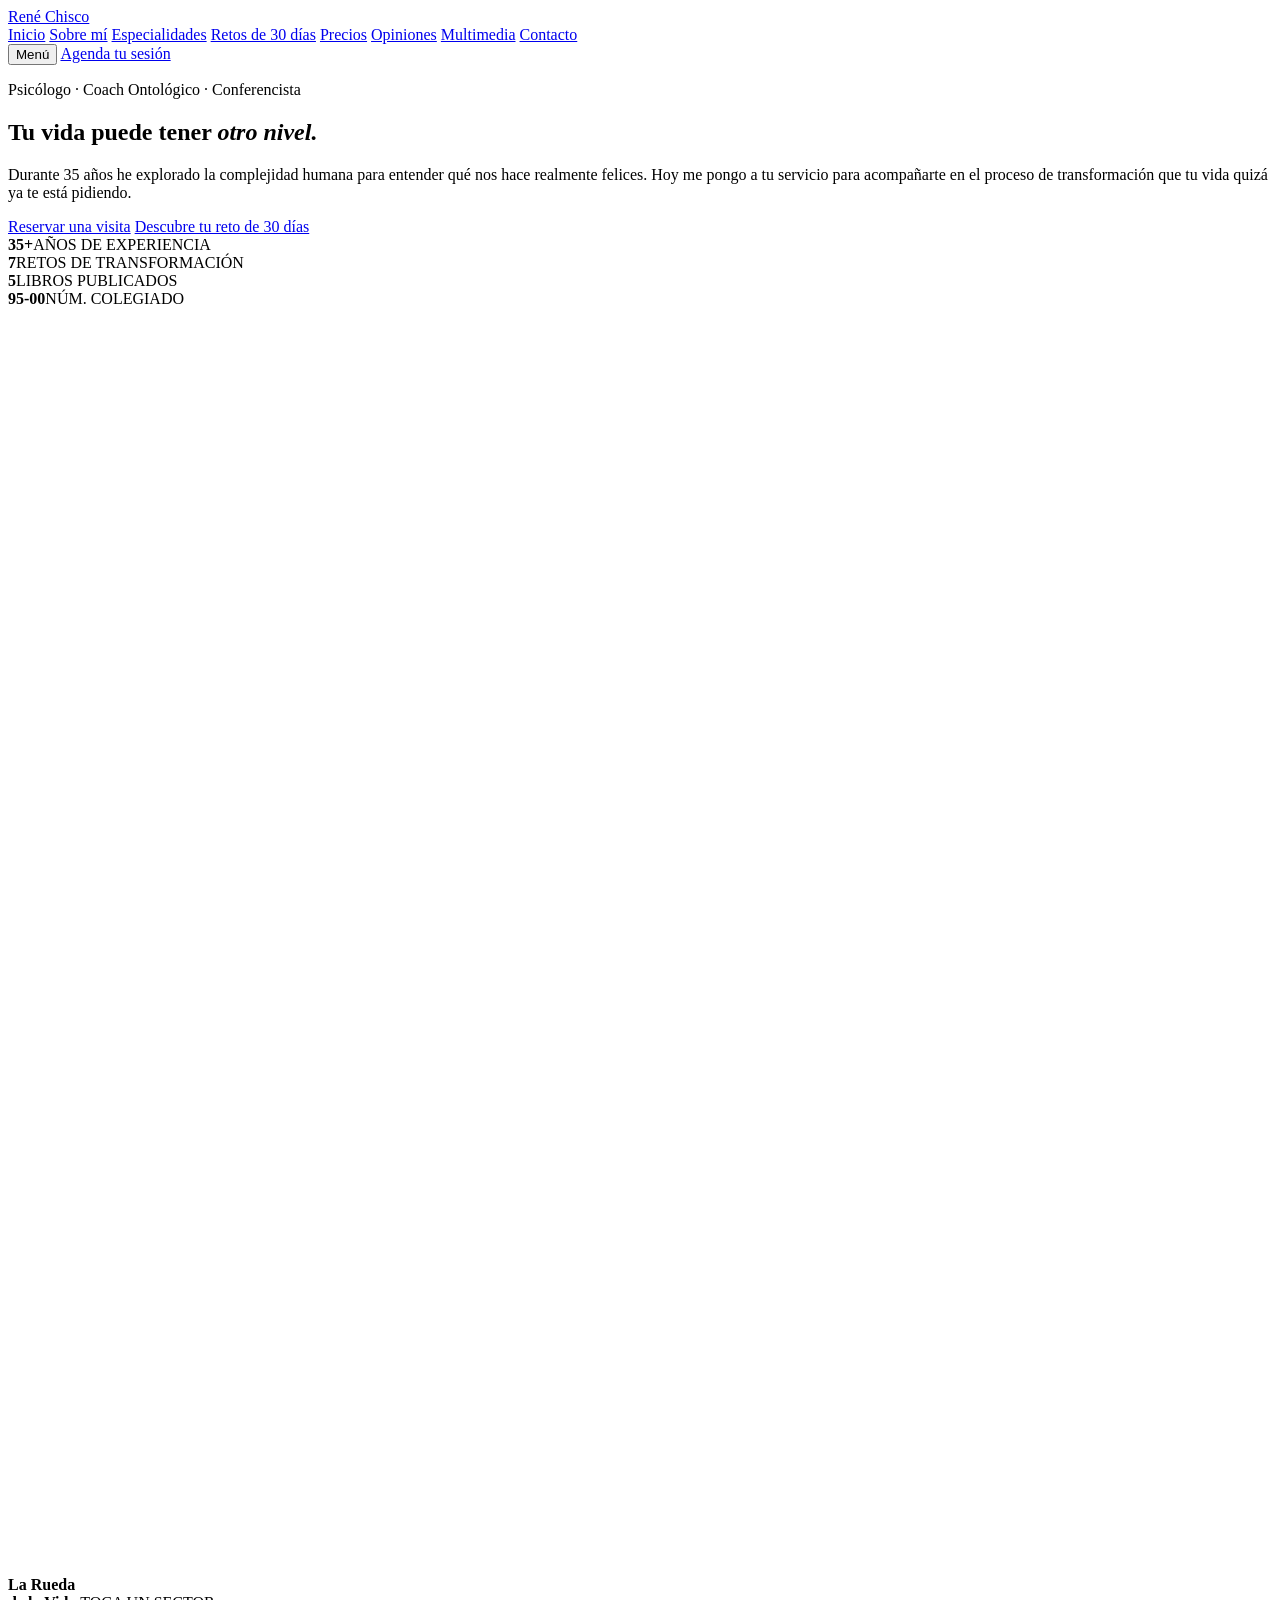
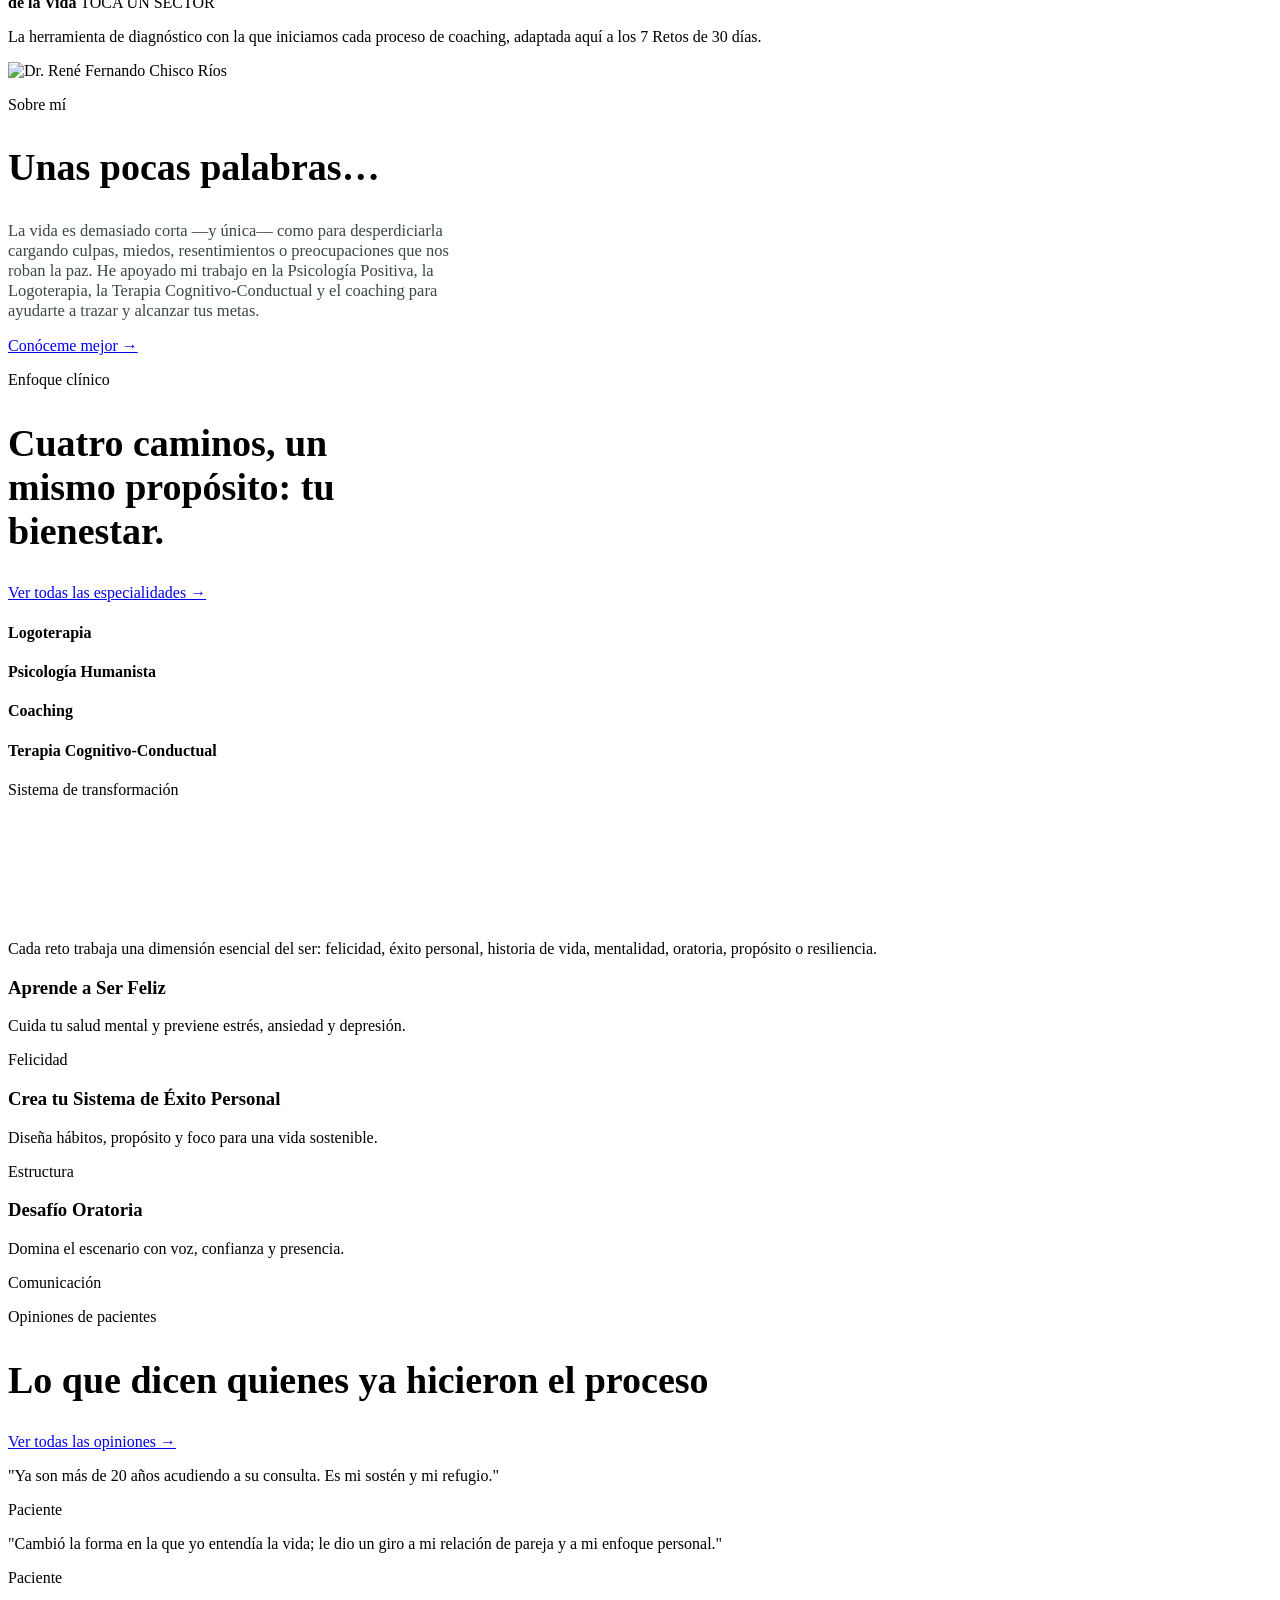
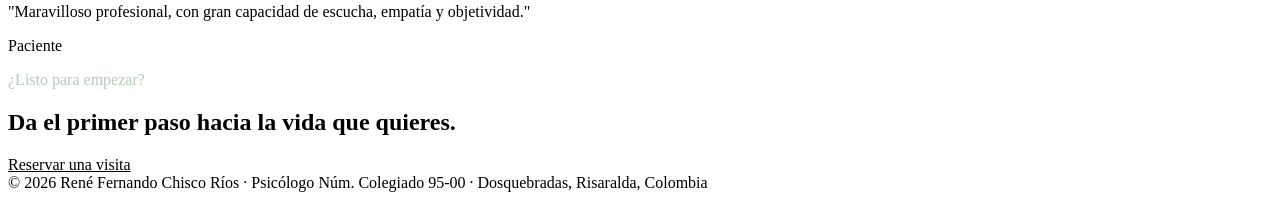
==== index.html @ 680397bf "Add files via upload" ====
<!DOCTYPE html>
<html lang="es">
<head>
<meta charset="UTF-8">
<meta name="viewport" content="width=device-width, initial-scale=1, viewport-fit=cover">
<title>René Fernando Chisco Ríos · Psicólogo & Coach en Dosquebradas</title>
<meta name="description" content="Psicólogo, Coach Ontológico y conferencista en Dosquebradas, Risaralda. Logoterapia, Psicología Humanista y Retos de transformación de 30 días.">
<link rel="canonical" href="https://www.psrenechisco.com/">
<meta name="robots" content="index, follow">
<meta name="theme-color" content="#1c2b24">
<link rel="icon" type="image/svg+xml" href="data:image/svg+xml,%3Csvg xmlns='http://www.w3.org/2000/svg' viewBox='0 0 100 100'%3E%3Ccircle cx='50' cy='50' r='48' fill='%23f2eee2'/%3E%3Cpath d='M50 50 L50 4 A46 46 0 0 1 90 27 Z' fill='%233f5a4d'/%3E%3Cpath d='M50 50 L90 27 A46 46 0 0 1 90 73 Z' fill='%23b8863e'/%3E%3Cpath d='M50 50 L90 73 A46 46 0 0 1 60.8 95.6 Z' fill='%23a6503b'/%3E%3Cpath d='M50 50 L60.8 95.6 A46 46 0 0 1 25 92.6 Z' fill='%232a4038'/%3E%3Cpath d='M50 50 L25 92.6 A46 46 0 0 1 5.4 60 Z' fill='%23c79a52'/%3E%3Cpath d='M50 50 L5.4 60 A46 46 0 0 1 12 20 Z' fill='%236f8a72'/%3E%3Cpath d='M50 50 L12 20 A46 46 0 0 1 50 4 Z' fill='%238a4a3a'/%3E%3Ccircle cx='50' cy='50' r='16' fill='%23f2eee2'/%3E%3C/svg%3E">
<meta property="og:type" content="website">
<meta property="og:site_name" content="René Fernando Chisco Ríos · Psicólogo">
<meta property="og:title" content="René Fernando Chisco Ríos · Psicólogo & Coach en Dosquebradas">
<meta property="og:description" content="Psicólogo, Coach Ontológico y conferencista en Dosquebradas, Risaralda. Logoterapia, Psicología Humanista y Retos de transformación de 30 días.">
<meta property="og:url" content="https://www.psrenechisco.com/">
<meta property="og:locale" content="es_CO">
<meta property="og:image" content="https://pixel-p1.s3.sa-east-1.amazonaws.com/doctor/avatar/7c1ca87c/7c1ca87c-d248-4aff-a4b4-27205d86d0ed_large.jpg">
<meta name="twitter:card" content="summary_large_image">
<meta name="twitter:title" content="René Fernando Chisco Ríos · Psicólogo & Coach en Dosquebradas">
<meta name="twitter:description" content="Psicólogo, Coach Ontológico y conferencista en Dosquebradas, Risaralda. Logoterapia, Psicología Humanista y Retos de transformación de 30 días.">
<meta name="twitter:image" content="https://pixel-p1.s3.sa-east-1.amazonaws.com/doctor/avatar/7c1ca87c/7c1ca87c-d248-4aff-a4b4-27205d86d0ed_large.jpg">
<script type="application/ld+json">
{
  "@context": "https://schema.org",
  "@type": "Psychologist",
  "name": "René Fernando Chisco Ríos",
  "image": "https://pixel-p1.s3.sa-east-1.amazonaws.com/doctor/avatar/7c1ca87c/7c1ca87c-d248-4aff-a4b4-27205d86d0ed_large.jpg",
  "telephone": "+57-606-7329023",
  "url": "https://www.psrenechisco.com/",
  "address": {
    "@type": "PostalAddress",
    "streetAddress": "CR 35BIS TRANS 25 314, B. Los Molinos, Conjunto residencial Molivento de las Villas 1, MZ 7 Casa 21",
    "addressLocality": "Dosquebradas",
    "addressRegion": "Risaralda",
    "postalCode": "661001",
    "addressCountry": "CO"
  },
  "sameAs": [
    "https://www.instagram.com/coachrenechisco/",
    "https://www.youtube.com/@renechisco",
    "https://x.com/renechisco"
  ]
}
</script>
<link rel="preconnect" href="https://fonts.googleapis.com">
<link rel="preconnect" href="https://fonts.gstatic.com" crossorigin>
<link href="https://fonts.googleapis.com/css2?family=Fraunces:ital,opsz,wght@0,9..144,300;0,9..144,450;0,9..144,600;1,9..144,450&family=Karla:wght@400;500;600;700&family=IBM+Plex+Mono:wght@400;500&display=swap" rel="stylesheet">
<link rel="stylesheet" href="assets/css/style.css">
</head>
<body>
<header>
  <div class="wrap">
    <a class="brand" href="index.html"><span class="brand-mark"></span> René Chisco</a>
    <nav class="mainnav">
      <a href="index.html" class="active">Inicio</a>
      <a href="sobre-mi.html">Sobre mí</a>
      <a href="especialidades.html">Especialidades</a>
      <a href="retos.html">Retos de 30 días</a>
      <a href="precios.html">Precios</a>
      <a href="opiniones.html">Opiniones</a>
      <a href="multimedia.html">Multimedia</a>
      <a href="contacto.html">Contacto</a>
    </nav>
    <button class="navtoggle" aria-label="Abrir menú" aria-expanded="false">Menú</button>
    <a class="btn btn-solid" href="contacto.html">Agenda tu sesión</a>
  </div>
</header>
<main>

  <!-- HERO -->
  <section class="hero">
    <div class="wrap">
      <div>
        <p class="eyebrow">Psicólogo · Coach Ontológico · Conferencista</p>
        <h1>Tu vida puede tener <em>otro nivel.</em></h1>
        <p class="lead">Durante 35 años he explorado la complejidad humana para entender qué nos hace realmente felices. Hoy me pongo a tu servicio para acompañarte en el proceso de transformación que tu vida quizá ya te está pidiendo.</p>
        <div class="hero-ctas">
          <a class="btn btn-solid" href="contacto.html">Reservar una visita</a>
          <a class="btn btn-line" href="retos.html">Descubre tu reto de 30 días</a>
        </div>
        <div class="hero-stats">
          <div><b>35+</b><span>AÑOS DE EXPERIENCIA</span></div>
          <div><b>7</b><span>RETOS DE TRANSFORMACIÓN</span></div>
          <div><b>5</b><span>LIBROS PUBLICADOS</span></div>
          <div><b>95-00</b><span>NÚM. COLEGIADO</span></div>
        </div>
      </div>
      <div class="wheel-block">
        <div id="wheel-wrap">
          <svg id="wheel-svg" viewBox="0 0 300 300"></svg>
          <div class="wheel-center">
            <b id="wheel-center-title">La Rueda<br>de la Vida</b>
            <span id="wheel-center-sub">TOCA UN SECTOR</span>
          </div>
        </div>
        <ul class="wheel-labels" id="wheel-labels"></ul>
        <p class="wheel-caption">La herramienta de diagnóstico con la que iniciamos cada proceso de coaching, adaptada aquí a los 7 Retos de 30 días.</p>
      </div>
    </div>
  </section>

  <!-- SOBRE MI TEASER -->
  <section id="sobre-mi" style="background:var(--card);border-top:1px solid var(--line);border-bottom:1px solid var(--line);">
    <div class="wrap about-teaser">
      <img src="https://pixel-p1.s3.sa-east-1.amazonaws.com/doctor/avatar/7c1ca87c/7c1ca87c-d248-4aff-a4b4-27205d86d0ed_large.jpg" alt="Dr. René Fernando Chisco Ríos">
      <div>
        <p class="eyebrow">Sobre mí</p>
        <h2 style="font-size:clamp(26px,3.6vw,38px);">Unas pocas palabras…</h2>
        <p style="color:#3a4941;font-size:16.5px;max-width:56ch;">La vida es demasiado corta —y única— como para desperdiciarla cargando culpas, miedos, resentimientos o preocupaciones que nos roban la paz. He apoyado mi trabajo en la Psicología Positiva, la Logoterapia, la Terapia Cognitivo-Conductual y el coaching para ayudarte a trazar y alcanzar tus metas.</p>
        <a class="teaser-link" href="sobre-mi.html">Conóceme mejor →</a>
      </div>
    </div>
  </section>

  <!-- ESPECIALIDADES TEASER -->
  <section id="especialidades">
    <div class="wrap">
      <div class="teaser-row">
        <div>
          <p class="eyebrow">Enfoque clínico</p>
          <h2 style="font-size:clamp(26px,3.6vw,38px);max-width:20ch;">Cuatro caminos, un mismo propósito: tu bienestar.</h2>
        </div>
        <a class="teaser-link" href="especialidades.html">Ver todas las especialidades →</a>
      </div>
      <div class="mini-specialties">
        <div class="mini-specialty"><h4>Logoterapia</h4></div>
        <div class="mini-specialty"><h4>Psicología Humanista</h4></div>
        <div class="mini-specialty"><h4>Coaching</h4></div>
        <div class="mini-specialty"><h4>Terapia Cognitivo-Conductual</h4></div>
      </div>
    </div>
  </section>

  <!-- RETOS TEASER -->
  <section id="retos" class="retos">
    <div class="wrap">
      <div class="teaser-row">
        <div>
          <p class="eyebrow">Sistema de transformación</p>
          <h2 style="font-size:clamp(26px,3.6vw,38px);color:#fff;">Los 7 Retos de 30 días</h2>
        </div>
        <a class="teaser-link" style="color:#fff;border-color:#fff;" href="retos.html">Ver los 7 retos y hacer el test →</a>
      </div>
      <p class="retos-intro">Cada reto trabaja una dimensión esencial del ser: felicidad, éxito personal, historia de vida, mentalidad, oratoria, propósito o resiliencia.</p>
      <div class="reto-preview-grid">
        <div class="reto-card"><span class="swatch" style="background:var(--wheel-1)"></span><h3>Aprende a Ser Feliz</h3><p>Cuida tu salud mental y previene estrés, ansiedad y depresión.</p><span class="tag">Felicidad</span></div>
        <div class="reto-card"><span class="swatch" style="background:var(--wheel-2)"></span><h3>Crea tu Sistema de Éxito Personal</h3><p>Diseña hábitos, propósito y foco para una vida sostenible.</p><span class="tag">Estructura</span></div>
        <div class="reto-card"><span class="swatch" style="background:var(--wheel-5)"></span><h3>Desafío Oratoria</h3><p>Domina el escenario con voz, confianza y presencia.</p><span class="tag">Comunicación</span></div>
      </div>
    </div>
  </section>

  <!-- OPINIONES TEASER -->
  <section id="opiniones" style="background:var(--card);border-top:1px solid var(--line);border-bottom:1px solid var(--line);">
    <div class="wrap">
      <div class="teaser-row">
        <div>
          <p class="eyebrow">Opiniones de pacientes</p>
          <h2 style="font-size:clamp(26px,3.6vw,38px);">Lo que dicen quienes ya hicieron el proceso</h2>
        </div>
        <a class="teaser-link" href="opiniones.html">Ver todas las opiniones →</a>
      </div>
      <div class="testi-static-grid">
        <div class="testi-card"><p>"Ya son más de 20 años acudiendo a su consulta. Es mi sostén y mi refugio."</p><span>Paciente</span></div>
        <div class="testi-card"><p>"Cambió la forma en la que yo entendía la vida; le dio un giro a mi relación de pareja y a mi enfoque personal."</p><span>Paciente</span></div>
        <div class="testi-card"><p>"Maravilloso profesional, con gran capacidad de escucha, empatía y objetividad."</p><span>Paciente</span></div>
      </div>
    </div>
  </section>

  <!-- CTA FINAL -->
  <section class="cta-band">
    <div class="wrap">
      <p class="eyebrow" style="justify-content:center;color:#b9c9bd;">¿Listo para empezar?</p>
      <h2>Da el primer paso hacia la vida que quieres.</h2>
      <div class="hero-ctas">
        <a class="btn btn-solid" style="background:var(--paper);color:var(--ink);" href="contacto.html">Reservar una visita</a>
        <a class="btn btn-line" style="color:#fff;border-color:rgba(255,255,255,.4);" href="precios.html">Ver precios</a>
      </div>
    </div>
  </section>

</main>
<footer>
  <div class="wrap">
    <span>© 2026 René Fernando Chisco Ríos · Psicólogo</span>
    <span>Núm. Colegiado 95-00 · Dosquebradas, Risaralda, Colombia</span>
  </div>
</footer>
<script src="assets/js/nav.js"></script>
<script src="assets/js/wheel.js"></script>
</body>
</html>
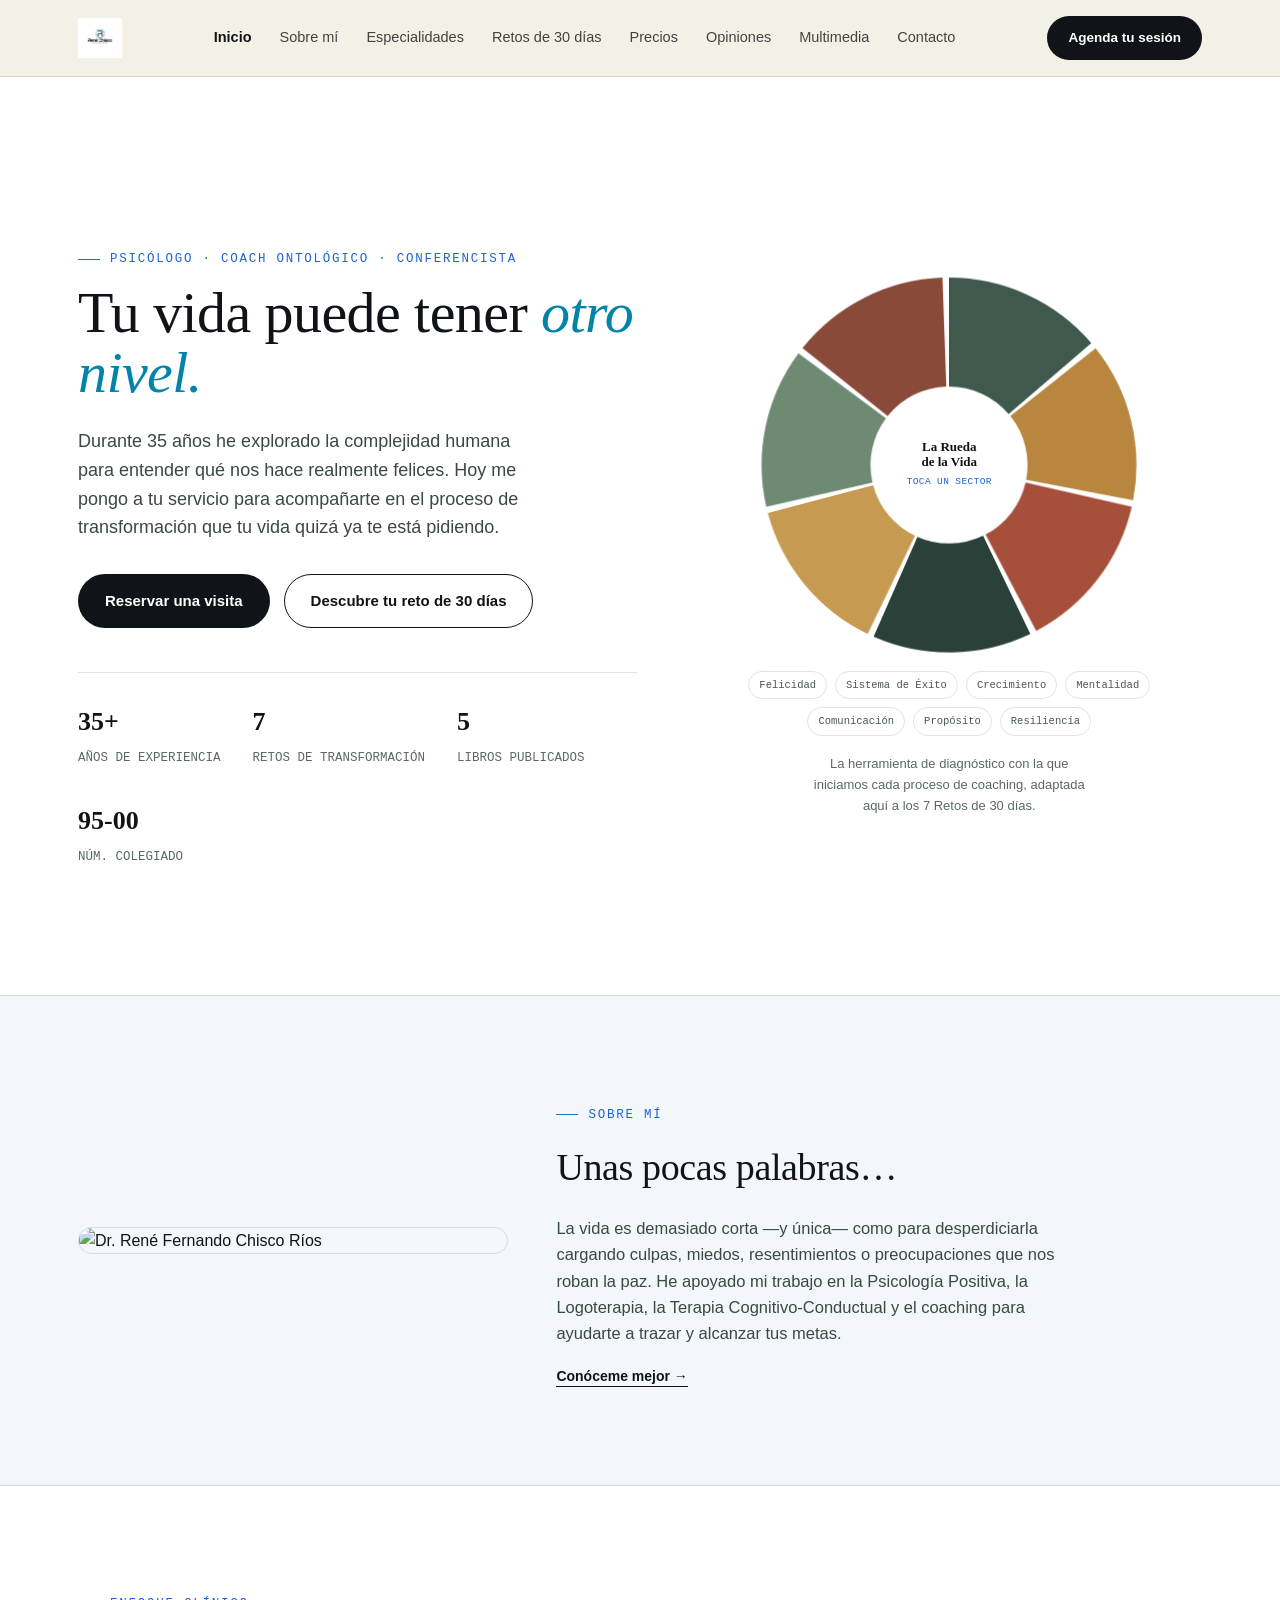
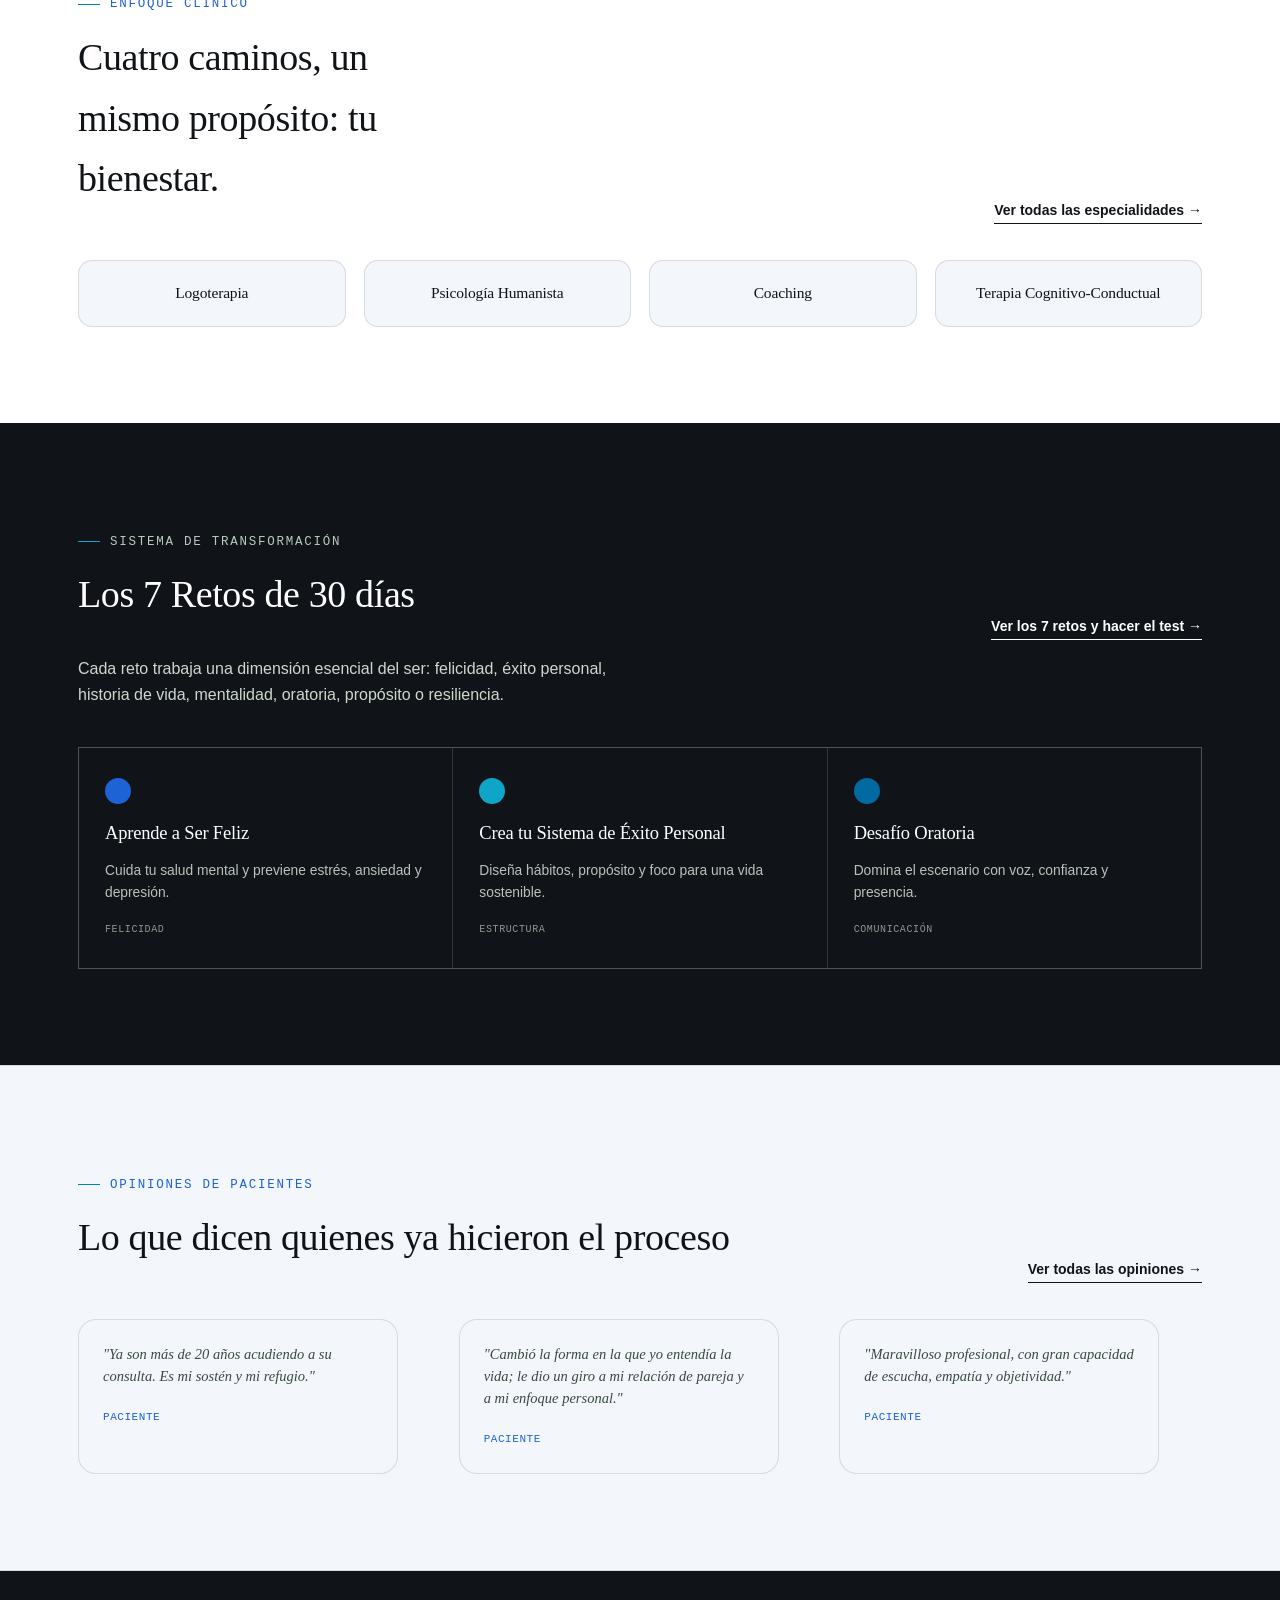
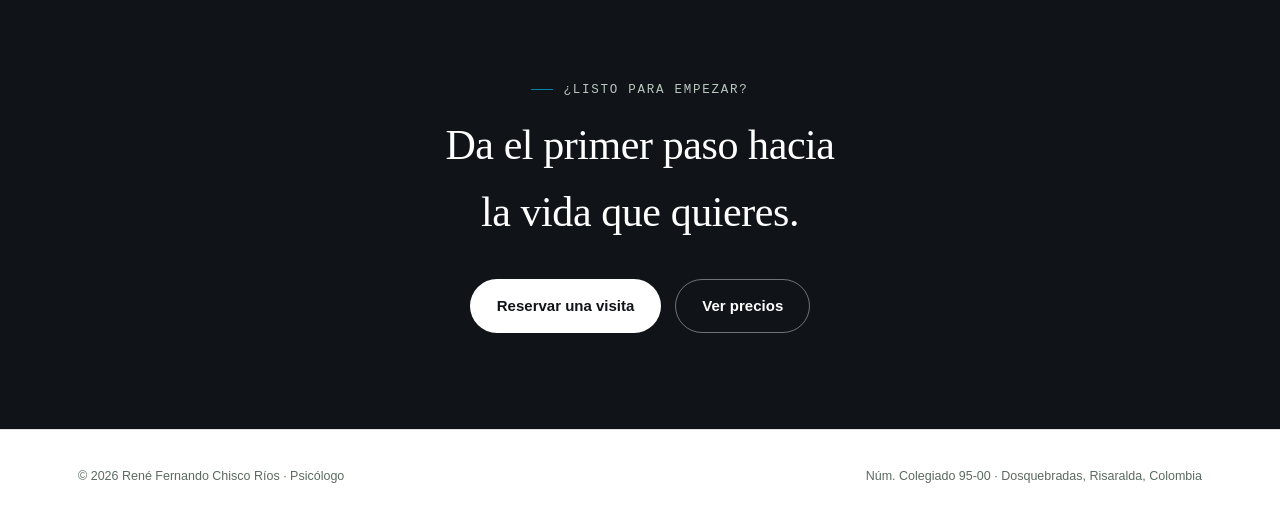
==== commit 163431ce: "Actualizar logo y favicon con la imagen de marcca" ====
--- a/index.html
+++ b/index.html
@@ -8,7 +8,7 @@
 <link rel="canonical" href="https://www.psrenechisco.com/">
 <meta name="robots" content="index, follow">
 <meta name="theme-color" content="#1c2b24">
-<link rel="icon" type="image/svg+xml" href="data:image/svg+xml,%3Csvg xmlns='http://www.w3.org/2000/svg' viewBox='0 0 100 100'%3E%3Ccircle cx='50' cy='50' r='48' fill='%23f2eee2'/%3E%3Cpath d='M50 50 L50 4 A46 46 0 0 1 90 27 Z' fill='%233f5a4d'/%3E%3Cpath d='M50 50 L90 27 A46 46 0 0 1 90 73 Z' fill='%23b8863e'/%3E%3Cpath d='M50 50 L90 73 A46 46 0 0 1 60.8 95.6 Z' fill='%23a6503b'/%3E%3Cpath d='M50 50 L60.8 95.6 A46 46 0 0 1 25 92.6 Z' fill='%232a4038'/%3E%3Cpath d='M50 50 L25 92.6 A46 46 0 0 1 5.4 60 Z' fill='%23c79a52'/%3E%3Cpath d='M50 50 L5.4 60 A46 46 0 0 1 12 20 Z' fill='%236f8a72'/%3E%3Cpath d='M50 50 L12 20 A46 46 0 0 1 50 4 Z' fill='%238a4a3a'/%3E%3Ccircle cx='50' cy='50' r='16' fill='%23f2eee2'/%3E%3C/svg%3E">
+<link rel="icon" type="image/jpeg" href="assets/img/imagen-logo.jpg">
 <meta property="og:type" content="website">
 <meta property="og:site_name" content="René Fernando Chisco Ríos · Psicólogo">
 <meta property="og:title" content="René Fernando Chisco Ríos · Psicólogo & Coach en Dosquebradas">
@@ -51,7 +51,7 @@
 <body>
 <header>
   <div class="wrap">
-    <a class="brand" href="index.html"><span class="brand-mark"></span> René Chisco</a>
+    <a class="brand" href="index.html"><img src="assets/img/imagen-logo.jpg" alt="René Fernando Chisco Ríos - Psicología & Coaching" class="brand-mark"></a>
     <nav class="mainnav">
       <a href="index.html" class="active">Inicio</a>
       <a href="sobre-mi.html">Sobre mí</a>
--- a/assets/css/style.css
+++ b/assets/css/style.css
@@ -0,0 +1,307 @@
+:root{
+    --ink:#101418;
+    --paper:#ffffff;
+    --card:#f3f6fa;
+    --moss:#1d63d6;
+    --moss-deep:#123f99;
+    --ochre:#0ea5c9;
+    --clay:#0284a8;
+    --line: rgba(16,20,24,.12);
+    --wheel-1:#1d63d6;
+    --wheel-2:#0ea5c9;
+    --wheel-3:#123f99;
+    --wheel-4:#38bdf8;
+    --wheel-5:#0369a1;
+    --wheel-6:#2dd4ee;
+    --wheel-7:#1e40af;
+    --radius: 18px;
+  }
+  
+  *{box-sizing:border-box;}
+  html{scroll-behavior:smooth;}
+  body{
+    margin:0;
+    background:var(--paper);
+    color:var(--ink);
+    font-family:'Karla',sans-serif;
+    font-size:16px;
+    line-height:1.6;
+    -webkit-font-smoothing:antialiased;
+  }
+  h1,h2,h3,h4{
+    font-family:'Fraunces',serif;
+    font-weight:450;
+    margin:0 0 .4em 0;
+    letter-spacing:-.01em;
+  }
+  a{color:inherit;}
+  img{max-width:100%;display:block;}
+  .wrap{max-width:1180px;margin:0 auto;padding:0 28px;}
+  .eyebrow{
+    font-family:'IBM Plex Mono',monospace;
+    font-size:12.5px;
+    letter-spacing:.14em;
+    text-transform:uppercase;
+    color:var(--moss);
+    display:flex;
+    align-items:center;
+    gap:10px;
+  }
+  .eyebrow::before{content:"";width:22px;height:1px;background:var(--clay);display:inline-block;}
+  section{padding:96px 0;}
+  @media(max-width:720px){section{padding:64px 0;}}
+  .btn{
+    display:inline-flex;align-items:center;gap:8px;
+    font-family:'Karla',sans-serif;font-weight:600;font-size:15px;
+    padding:14px 26px;border-radius:100px;
+    text-decoration:none;border:1px solid transparent;
+    transition:transform .2s ease, background .2s ease;
+  }
+  .btn-solid{background:var(--ink);color:var(--paper);}
+  .btn-solid:hover{transform:translateY(-2px);background:var(--moss-deep);}
+  .btn-line{border-color:var(--ink);color:var(--ink);}
+  .btn-line:hover{transform:translateY(-2px);background:var(--ink);color:var(--paper);}
+
+  /* HEADER */
+  header{
+    position:sticky;top:0;z-index:50;
+    background:rgba(242,238,226,.86);
+    backdrop-filter:blur(10px);
+    border-bottom:1px solid var(--line);
+  }
+  header .wrap{display:flex;align-items:center;justify-content:space-between;padding-top:16px;padding-bottom:16px;}
+  .brand{display:flex;align-items:center;gap:10px;font-family:'Fraunces',serif;font-size:19px;text-decoration:none;color:var(--ink);}
+  .brand-mark{
+    height:40px;width:auto;
+    flex:none;
+  }
+  nav.mainnav{display:flex;gap:28px;font-size:14.5px;}
+  nav.mainnav a{text-decoration:none;opacity:.78;}
+  nav.mainnav a:hover{opacity:1;}
+  header .btn{padding:10px 20px;font-size:13.5px;}
+  .navtoggle{display:none;background:none;border:none;font-family:'Fraunces',serif;font-size:15px;cursor:pointer;color:var(--ink);}
+  @media(max-width:880px){
+    nav.mainnav{display:none;}
+    .navtoggle{display:block;}
+  }
+
+  /* HERO */
+  .hero .wrap{
+    display:grid;grid-template-columns:1.05fr .95fr;gap:60px;align-items:center;
+    padding-top:64px;padding-bottom:32px;
+  }
+  @media(max-width:960px){.hero .wrap{grid-template-columns:1fr;}}
+  .hero h1{font-size:clamp(34px,5vw,58px);line-height:1.04;margin-top:14px;}
+  .hero h1 em{font-style:italic;color:var(--clay);}
+  .hero p.lead{font-size:18px;max-width:46ch;color:#3a4941;margin-top:18px;}
+  .hero-ctas{display:flex;gap:14px;margin-top:32px;flex-wrap:wrap;}
+  .hero-stats{display:flex;gap:32px;margin-top:44px;padding-top:28px;border-top:1px solid var(--line);flex-wrap:wrap;}
+  .hero-stats div b{display:block;font-family:'Fraunces',serif;font-size:26px;}
+  .hero-stats div span{font-size:12.5px;color:#5a6a61;font-family:'IBM Plex Mono',monospace;}
+
+  /* WHEEL */
+  .wheel-block{display:flex;flex-direction:column;align-items:center;}
+  #wheel-wrap{position:relative;width:min(380px,86vw);aspect-ratio:1/1;}
+  #wheel-svg{width:100%;height:100%;display:block;}
+  .wheel-seg{cursor:pointer;transition:opacity .25s ease, transform .25s ease;transform-origin:center;}
+  .wheel-seg:hover, .wheel-seg.active{opacity:.82;}
+  .wheel-center{
+    position:absolute;inset:0;display:flex;align-items:center;justify-content:center;
+    flex-direction:column;text-align:center;pointer-events:none;width:42%;height:42%;margin:auto;
+  }
+  .wheel-center b{font-family:'Fraunces',serif;font-size:13px;line-height:1.15;color:var(--ink);}
+  .wheel-center span{font-family:'IBM Plex Mono',monospace;font-size:9.5px;color:var(--moss);margin-top:4px;letter-spacing:.04em;}
+  .wheel-caption{font-size:13px;color:#5a6a61;text-align:center;max-width:280px;margin-top:18px;}
+  .wheel-labels{list-style:none;margin:16px 0 0;padding:0;display:flex;flex-wrap:wrap;gap:8px;justify-content:center;}
+  .wheel-labels li{
+    font-family:'IBM Plex Mono',monospace;font-size:10.5px;padding:5px 10px;border-radius:100px;
+    border:1px solid var(--line);cursor:pointer;transition:.2s ease;color:#4a5850;
+  }
+  .wheel-labels li:hover,.wheel-labels li.active{border-color:var(--ink);color:var(--ink);background:var(--card);}
+
+  /* SOBRE MI */
+  .about-grid{display:grid;grid-template-columns:.9fr 1.4fr;gap:56px;align-items:start;}
+  @media(max-width:860px){.about-grid{grid-template-columns:1fr;}}
+  .about-photo{border-radius:var(--radius);overflow:hidden;border:1px solid var(--line);}
+  .facts{margin-top:24px;display:grid;gap:14px;}
+  .fact{border-top:1px solid var(--line);padding-top:12px;}
+  .fact b{font-family:'IBM Plex Mono',monospace;font-size:11px;text-transform:uppercase;letter-spacing:.06em;color:var(--moss);display:block;margin-bottom:4px;}
+  .about-text p{color:#3a4941;font-size:16.5px;}
+  .about-text .quote{
+    font-family:'Fraunces',serif;font-style:italic;font-size:22px;line-height:1.4;
+    color:var(--moss-deep);border-left:2px solid var(--clay);padding-left:22px;margin:28px 0;
+  }
+
+  /* SPECIALTIES */
+  .specialty-grid{display:grid;grid-template-columns:repeat(4,1fr);gap:18px;margin-top:40px;}
+  @media(max-width:900px){.specialty-grid{grid-template-columns:repeat(2,1fr);}}
+  @media(max-width:520px){.specialty-grid{grid-template-columns:1fr;}}
+  .specialty-card{background:var(--card);border:1px solid var(--line);border-radius:var(--radius);padding:24px;}
+  .specialty-card .num{font-family:'IBM Plex Mono',monospace;font-size:11px;color:var(--clay);}
+  .specialty-card h3{font-size:19px;margin-top:10px;}
+  .specialty-card p{font-size:14px;color:#5a6a61;margin:0;}
+  .tag-cloud{display:flex;flex-wrap:wrap;gap:9px;margin-top:36px;}
+  .tag-cloud span{
+    font-size:13px;padding:7px 14px;border-radius:100px;background:var(--card);
+    border:1px solid var(--line);color:#3a4941;
+  }
+
+  /* RETOS */
+  .retos{background:var(--ink);color:var(--paper);}
+  .retos .eyebrow{color:#b9c9bd;}
+  .retos .eyebrow::before{background:var(--ochre);}
+  .retos-intro{max-width:60ch;color:#cfd8cf;}
+  .reto-grid{display:grid;grid-template-columns:repeat(3,1fr);gap:1px;background:rgba(255,255,255,.14);margin-top:48px;border:1px solid rgba(255,255,255,.14);}
+  @media(max-width:960px){.reto-grid{grid-template-columns:repeat(2,1fr);}}
+  @media(max-width:620px){.reto-grid{grid-template-columns:1fr;}}
+  .reto-card{background:var(--ink);padding:30px 26px;min-height:220px;display:flex;flex-direction:column;}
+  .reto-card .swatch{width:26px;height:26px;border-radius:50%;margin-bottom:18px;}
+  .reto-card h3{font-size:18.5px;color:#fff;line-height:1.2;}
+  .reto-card p{font-size:13.8px;color:#b9c2ba;margin:8px 0 0;flex:1;}
+  .reto-card .tag{font-family:'IBM Plex Mono',monospace;font-size:10px;letter-spacing:.06em;text-transform:uppercase;color:#8a988e;margin-top:16px;}
+
+  /* CUESTIONARIO */
+  #quiz-box{
+    background:var(--card);border:1px solid var(--line);border-radius:var(--radius);
+    padding:40px;margin-top:40px;
+  }
+  @media(max-width:600px){#quiz-box{padding:26px 20px;}}
+  .quiz-q{display:none;}
+  .quiz-q.active{display:block;animation:fadein .4s ease;}
+  .quiz-q .qnum{font-family:'IBM Plex Mono',monospace;font-size:11px;color:var(--clay);letter-spacing:.06em;}
+  .quiz-q h3{font-size:22px;margin-top:8px;max-width:32ch;}
+  .quiz-options{list-style:none;margin:22px 0 0;padding:0;display:grid;gap:10px;}
+  .quiz-options li{
+    border:1px solid var(--line);border-radius:12px;padding:14px 18px;cursor:pointer;
+    font-size:14.5px;color:#3a4941;transition:.2s ease;display:flex;gap:12px;align-items:baseline;
+  }
+  .quiz-options li:hover{border-color:var(--moss);}
+  .quiz-options li.selected{border-color:var(--clay);background:#fff;color:var(--ink);}
+  .quiz-options li .letter{font-family:'IBM Plex Mono',monospace;font-size:11px;color:var(--moss);flex:none;}
+  .quiz-nav{display:flex;align-items:center;justify-content:space-between;margin-top:30px;gap:16px;flex-wrap:wrap;}
+  .quiz-nav .btn{padding:11px 22px;font-size:13.5px;}
+  .quiz-progress{font-family:'IBM Plex Mono',monospace;font-size:11.5px;color:#5a6a61;}
+  #quiz-result{
+    background:var(--ink);color:var(--paper);border-radius:var(--radius);padding:44px;margin-top:24px;
+  }
+  #quiz-result .eyebrow{color:#b9c9bd;}
+  #quiz-result .eyebrow::before{background:var(--ochre);}
+  #quiz-result h3{color:#fff;font-size:clamp(24px,3vw,32px);max-width:24ch;}
+  #quiz-result p:not(.eyebrow){color:#c3cec5;max-width:60ch;margin-top:10px;font-size:15.5px;}
+
+  /* FORMACION */
+  .path-grid{display:grid;grid-template-columns:1fr 1fr;gap:56px;}
+  @media(max-width:860px){.path-grid{grid-template-columns:1fr;}}
+  .timeline{list-style:none;margin:24px 0 0;padding:0;}
+  .timeline li{
+    display:grid;grid-template-columns:70px 1fr;gap:16px;padding:16px 0;border-top:1px solid var(--line);
+  }
+  .timeline li:first-child{border-top:none;}
+  .timeline b{font-family:'IBM Plex Mono',monospace;font-size:13px;color:var(--clay);}
+  .timeline p{margin:0;font-size:14.5px;color:#3a4941;}
+  .pub-list{list-style:none;margin:24px 0 0;padding:0;}
+  .pub-list li{
+    display:flex;justify-content:space-between;gap:12px;padding:14px 0;border-top:1px solid var(--line);font-size:15px;
+  }
+  .pub-list li:first-child{border-top:none;}
+  .pub-list span{font-family:'IBM Plex Mono',monospace;font-size:12.5px;color:var(--moss);white-space:nowrap;}
+
+  /* PRECIOS */
+  .price-table{margin-top:40px;border-top:1px solid var(--line);}
+  .price-row{
+    display:grid;grid-template-columns:1fr auto;gap:14px;padding:18px 0;border-bottom:1px solid var(--line);align-items:baseline;
+  }
+  .price-row .name{font-size:16.5px;}
+  .price-row .desc{font-size:13px;color:#5a6a61;display:block;margin-top:3px;}
+  .price-row .price{font-family:'IBM Plex Mono',monospace;font-size:16px;color:var(--clay);white-space:nowrap;}
+  .price-note{font-size:13px;color:#5a6a61;margin-top:18px;}
+
+  /* TESTIMONIOS */
+  .testi-wrap{overflow:hidden;margin-top:44px;-webkit-mask-image:linear-gradient(90deg,transparent,#000 6%,#000 94%,transparent);mask-image:linear-gradient(90deg,transparent,#000 6%,#000 94%,transparent);}
+  .testi-track{display:flex;gap:20px;width:max-content;animation:scroll-x 60s linear infinite;}
+  .testi-track:hover{animation-play-state:paused;}
+  @keyframes scroll-x{from{transform:translateX(0);}to{transform:translateX(-50%);}}
+  .testi-card{
+    width:320px;flex:none;background:var(--card);border:1px solid var(--line);border-radius:var(--radius);padding:24px;
+  }
+  .testi-card p{font-size:14.5px;color:#3a4941;margin:0 0 14px;font-family:'Fraunces',serif;font-style:italic;line-height:1.5;}
+  .testi-card span{font-family:'IBM Plex Mono',monospace;font-size:11px;color:var(--moss);text-transform:uppercase;letter-spacing:.05em;}
+
+  /* MULTIMEDIA */
+  .gallery{display:grid;grid-template-columns:repeat(4,1fr);gap:12px;margin-top:40px;}
+  @media(max-width:760px){.gallery{grid-template-columns:repeat(2,1fr);}}
+  .gallery a{border-radius:12px;overflow:hidden;aspect-ratio:1/1;position:relative;display:block;}
+  .gallery img{width:100%;height:100%;object-fit:cover;transition:transform .4s ease;}
+  .gallery a:hover img{transform:scale(1.06);}
+  .gallery .play{
+    position:absolute;inset:0;display:flex;align-items:center;justify-content:center;
+    background:rgba(28,43,36,.28);
+  }
+  .gallery .play svg{width:38px;height:38px;}
+
+  /* CONTACTO */
+  .contact{background:var(--card);border-top:1px solid var(--line);}
+  .contact-grid{display:grid;grid-template-columns:1.1fr .9fr;gap:56px;}
+  @media(max-width:860px){.contact-grid{grid-template-columns:1fr;}}
+  .contact h2{font-size:clamp(30px,4vw,44px);}
+  .contact-list{list-style:none;margin:28px 0 0;padding:0;display:grid;gap:18px;}
+  .contact-list li{display:grid;grid-template-columns:22px 1fr;gap:14px;font-size:15px;align-items:start;}
+  .contact-list b{display:block;font-family:'IBM Plex Mono',monospace;font-size:11px;text-transform:uppercase;letter-spacing:.06em;color:var(--moss);margin-bottom:2px;}
+  .social-row{display:flex;gap:12px;margin-top:28px;}
+  .social-row a{
+    width:40px;height:40px;border-radius:50%;border:1px solid var(--line);display:flex;align-items:center;justify-content:center;
+    text-decoration:none;transition:.2s ease;
+  }
+  .social-row a:hover{background:var(--ink);color:var(--paper);}
+  .contact-card{background:var(--ink);color:var(--paper);border-radius:var(--radius);padding:36px;}
+  .contact-card h3{color:#fff;font-size:22px;}
+  .contact-card p{color:#c3cec5;font-size:14.5px;}
+  .contact-card .btn-solid{background:var(--paper);color:var(--ink);margin-top:18px;width:100%;justify-content:center;}
+  .contact-card .btn-solid:hover{background:#fff;}
+
+  footer{padding:36px 0;border-top:1px solid var(--line);}
+  footer .wrap{display:flex;justify-content:space-between;align-items:center;font-size:12.5px;color:#5a6a61;flex-wrap:wrap;gap:10px;}
+
+  @media (prefers-reduced-motion: reduce){
+    html{scroll-behavior:auto;}
+    .testi-track{animation:none;}
+    *{transition:none !important;}
+  }
+
+/* ===== NAV MOBILE TOGGLE ===== */
+nav.mainnav a.active{opacity:1;font-weight:600;}
+@media(max-width:880px){
+  nav.mainnav{
+    display:none;position:absolute;top:100%;left:0;right:0;
+    background:var(--paper);border-bottom:1px solid var(--line);
+    flex-direction:column;gap:0;padding:8px 0;
+  }
+  nav.mainnav.open{display:flex;}
+  nav.mainnav a{padding:14px 28px;border-top:1px solid var(--line);}
+  nav.mainnav a:first-child{border-top:none;}
+  header .btn{display:none;}
+}
+
+/* ===== HOME TEASERS ===== */
+.teaser-row{display:flex;align-items:flex-end;justify-content:space-between;gap:24px;flex-wrap:wrap;margin-bottom:8px;}
+.teaser-link{font-size:14px;font-weight:600;text-decoration:none;border-bottom:1px solid var(--ink);padding-bottom:2px;white-space:nowrap;}
+.about-teaser{display:grid;grid-template-columns:.8fr 1.2fr;gap:48px;align-items:center;}
+@media(max-width:800px){.about-teaser{grid-template-columns:1fr;}}
+.about-teaser img{border-radius:var(--radius);border:1px solid var(--line);}
+.mini-specialties{display:grid;grid-template-columns:repeat(4,1fr);gap:18px;margin-top:36px;}
+@media(max-width:800px){.mini-specialties{grid-template-columns:repeat(2,1fr);}}
+.mini-specialty{background:var(--card);border:1px solid var(--line);border-radius:14px;padding:20px;text-align:center;}
+.mini-specialty h4{font-size:15.5px;margin:0;}
+.reto-preview-grid{display:grid;grid-template-columns:repeat(3,1fr);gap:1px;background:rgba(255,255,255,.14);margin-top:40px;border:1px solid rgba(255,255,255,.14);}
+@media(max-width:760px){.reto-preview-grid{grid-template-columns:1fr;}}
+.testi-static-grid{display:grid;grid-template-columns:repeat(3,1fr);gap:18px;margin-top:36px;}
+@media(max-width:860px){.testi-static-grid{grid-template-columns:1fr;}}
+.cta-band{background:var(--ink);color:#fff;text-align:center;}
+.cta-band h2{color:#fff;font-size:clamp(28px,4vw,42px);max-width:20ch;margin:0 auto 18px;}
+.cta-band .hero-ctas{justify-content:center;}
+.page-hero{padding-top:56px;padding-bottom:24px;}
+.page-hero .eyebrow{justify-content:center;}
+.page-hero h1{text-align:center;font-size:clamp(30px,4.5vw,48px);}
+.page-hero p{text-align:center;max-width:60ch;margin:14px auto 0;color:#3a4941;font-size:16.5px;}
+.breadcrumb{font-family:'IBM Plex Mono',monospace;font-size:11.5px;color:#5a6a61;text-align:center;margin-top:14px;}
+.breadcrumb a{text-decoration:none;border-bottom:1px solid var(--line);}
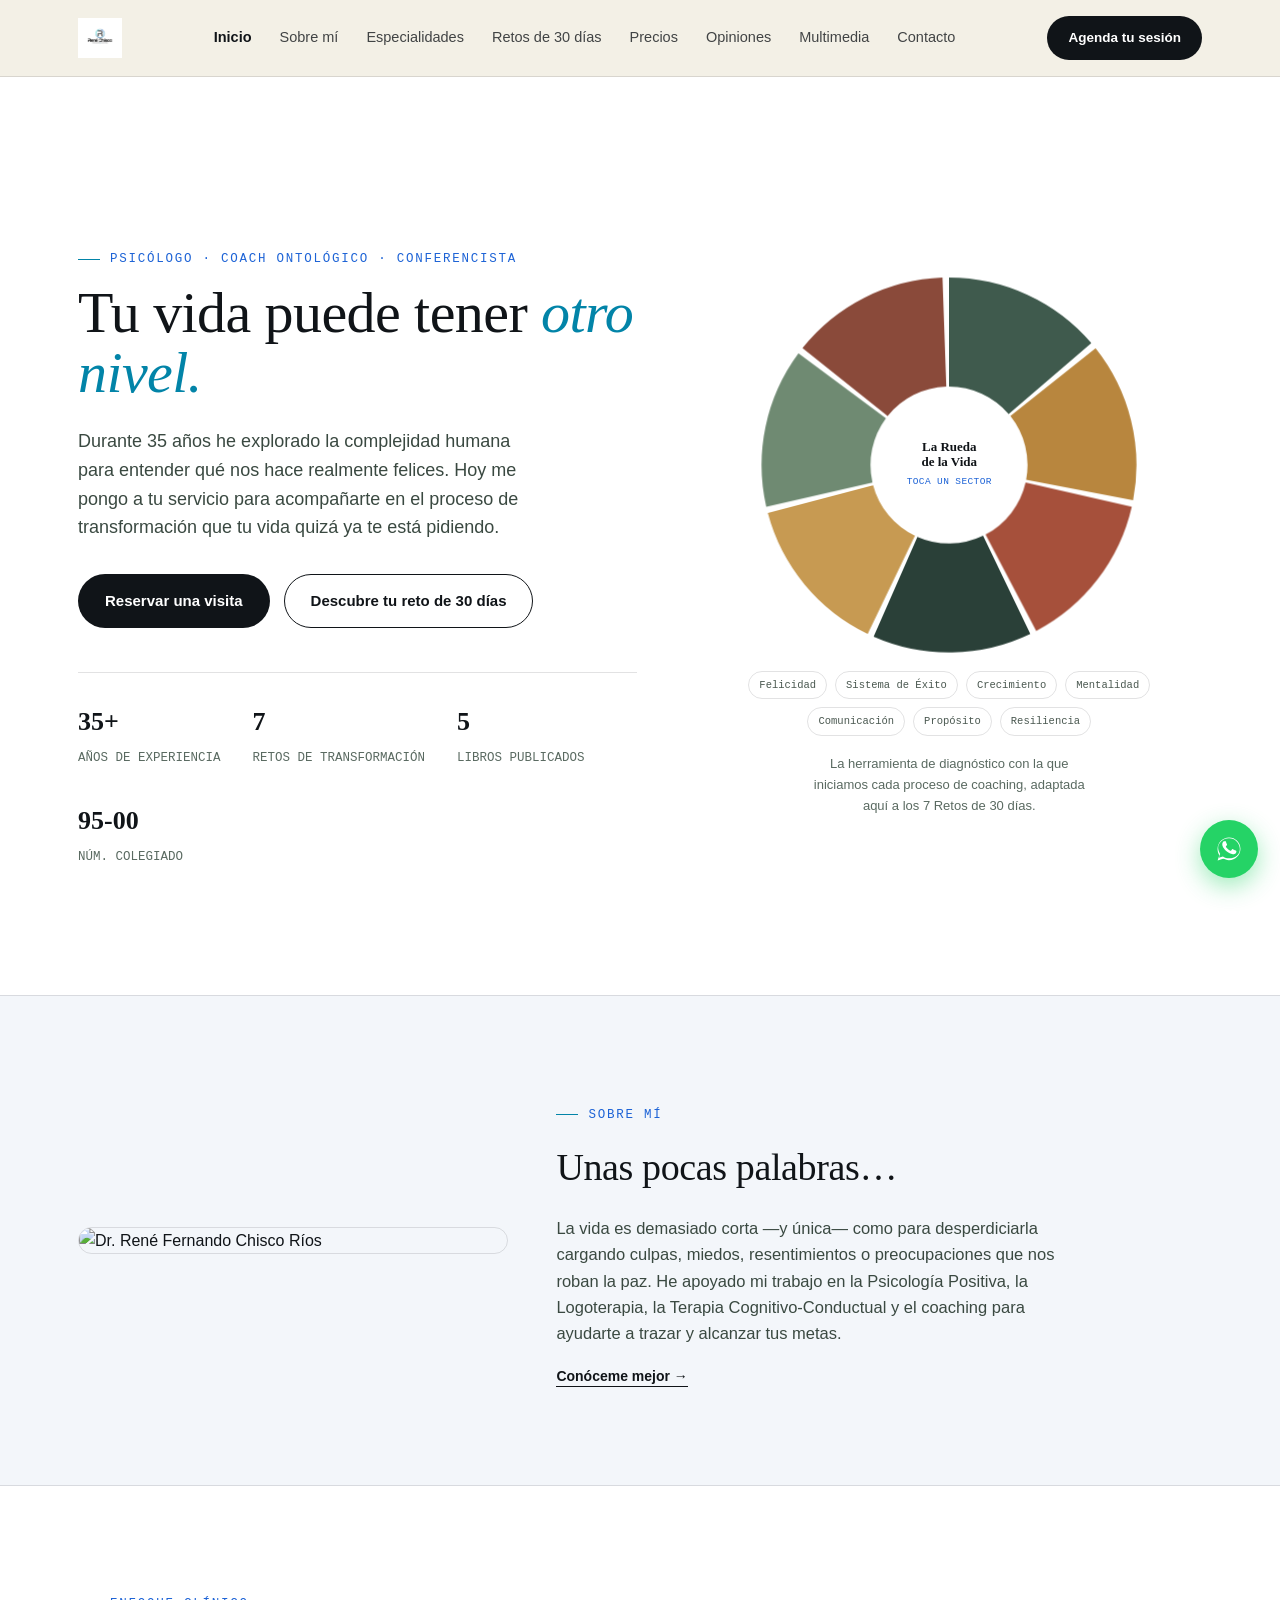
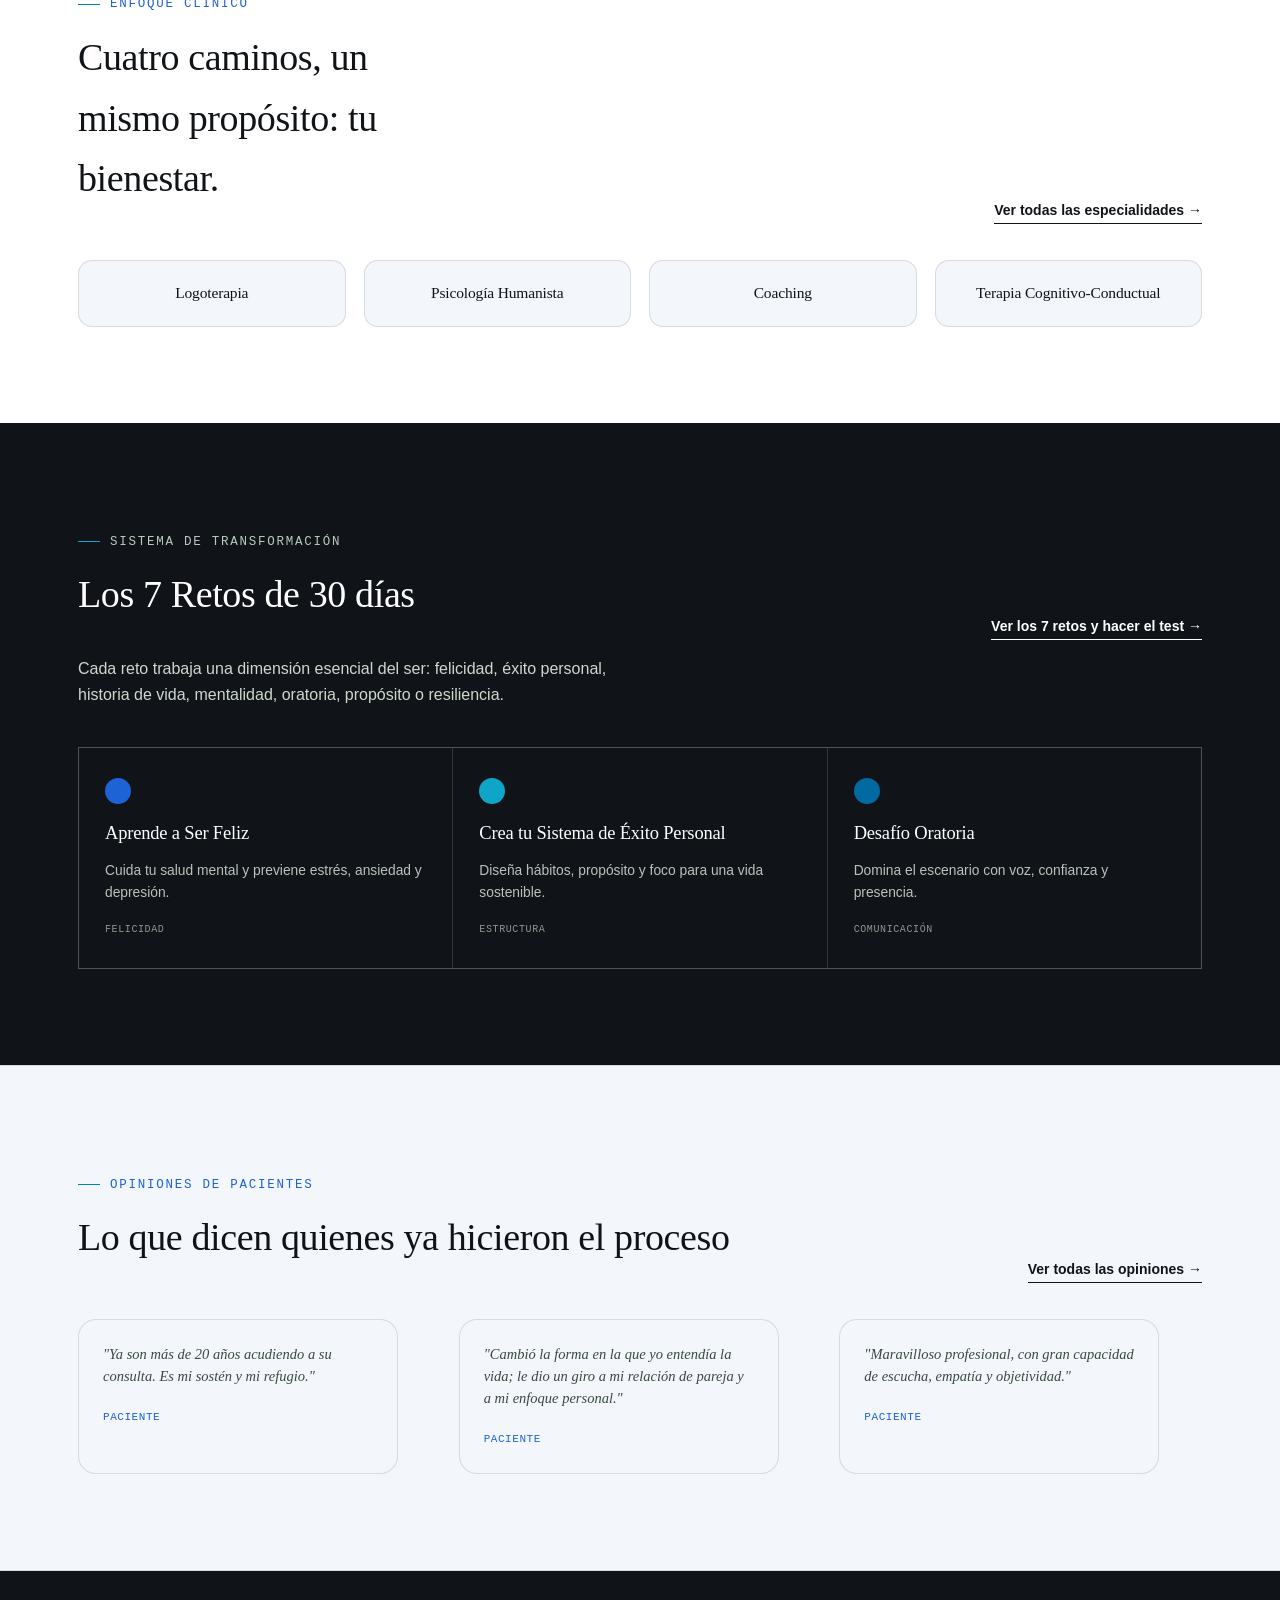
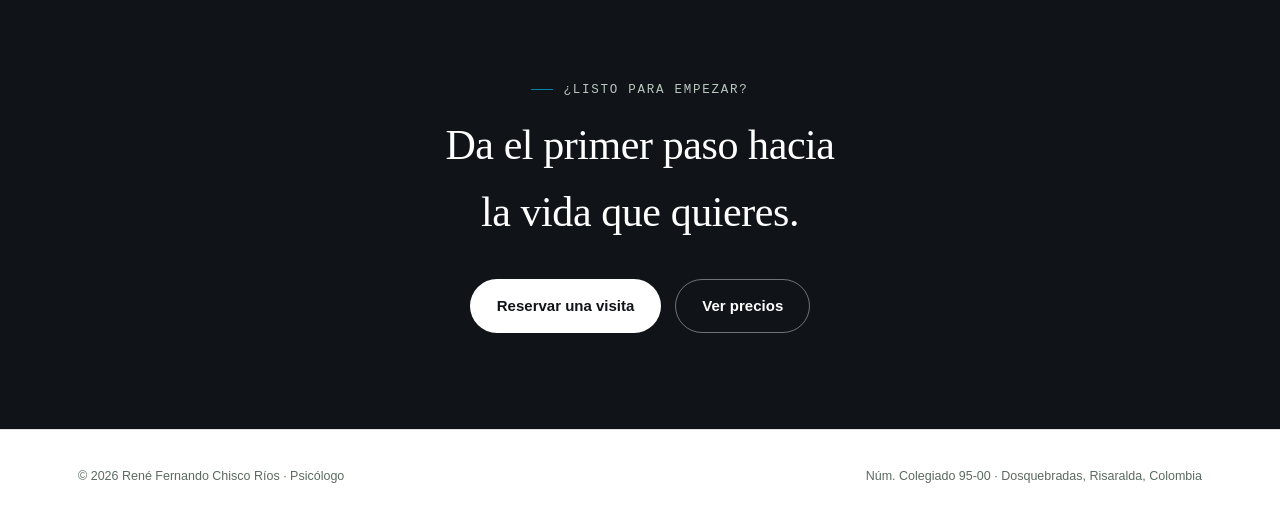
==== commit b2d06c4c: "cAMBIOS PROS" ====
--- a/index.html
+++ b/index.html
@@ -190,5 +190,8 @@
 </footer>
 <script src="assets/js/nav.js"></script>
 <script src="assets/js/wheel.js"></script>
+<a class="whatsapp-float" href="https://wa.me/573117472236?text=Hola%20Ren%C3%A9%2C%20quiero%20agendar%20una%20consulta" target="_blank" rel="noopener" aria-label="Escribir por WhatsApp">
+  <svg viewBox="0 0 32 32" width="28" height="28" fill="#fff"><path d="M16 2.9C8.8 2.9 2.9 8.8 2.9 16c0 2.5.7 4.9 2 7L3 29l6.2-1.9c2 .1 4 1.7 6.8 1.7 7.2 0 13.1-5.9 13.1-13.1S23.2 2.9 16 2.9zm0 23.8c-2.4 0-4.6-.7-6.5-1.9l-.5-.3-4.6 1.4 1.5-4.4-.3-.5c-1.3-2-2-4.3-2-6.7C3.6 9.2 9.2 3.6 16 3.6S28.4 9.2 28.4 16 22.8 26.7 16 26.7zm7.1-9.2c-.4-.2-2.3-1.1-2.6-1.3-.4-.1-.6-.2-.9.2-.3.4-1 1.3-1.2 1.5-.2.3-.4.3-.8.1-.4-.2-1.6-.6-3-1.9-1.1-1-1.9-2.2-2.1-2.6-.2-.4 0-.6.2-.8.2-.2.4-.4.6-.7.2-.2.3-.4.4-.6.1-.3 0-.5 0-.7-.1-.2-.9-2.2-1.3-3-.3-.8-.7-.7-.9-.7h-.8c-.3 0-.7.1-1 .5-.4.4-1.4 1.3-1.4 3.3s1.4 3.8 1.6 4.1c.2.3 2.8 4.3 6.9 6 4.1 1.7 4.1 1.1 4.8 1.1.7 0 2.3-.9 2.6-1.9.3-.9.3-1.7.2-1.9-.1-.2-.4-.3-.8-.5z"/></svg>
+</a>
 </body>
 </html>
--- a/assets/css/style.css
+++ b/assets/css/style.css
@@ -305,3 +305,66 @@
 .page-hero p{text-align:center;max-width:60ch;margin:14px auto 0;color:#3a4941;font-size:16.5px;}
 .breadcrumb{font-family:'IBM Plex Mono',monospace;font-size:11.5px;color:#5a6a61;text-align:center;margin-top:14px;}
 .breadcrumb a{text-decoration:none;border-bottom:1px solid var(--line);}
+
+.breadcrumb a{text-decoration:none;border-bottom:1px solid var(--line);}
+
+/* ===== WHATSAPP FLOTANTE (todas las páginas) ===== */
+.whatsapp-float{
+  position:fixed;right:22px;bottom:22px;z-index:999;
+  width:58px;height:58px;border-radius:50%;
+  background:#25D366;display:flex;align-items:center;justify-content:center;
+  box-shadow:0 8px 24px rgba(37,211,102,.45);
+  transition:transform .2s ease, box-shadow .2s ease;
+}
+.whatsapp-float:hover{transform:scale(1.08);box-shadow:0 10px 28px rgba(37,211,102,.6);}
+@media(max-width:600px){.whatsapp-float{width:52px;height:52px;right:16px;bottom:16px;}}
+
+/* ===== CONTACTO PRO ===== */
+.contact-hero{padding-top:56px;padding-bottom:8px;}
+.trust-bar{
+  display:flex;justify-content:center;gap:40px;flex-wrap:wrap;margin-top:36px;padding:22px 0;
+  border-top:1px solid var(--line);border-bottom:1px solid var(--line);
+}
+.trust-bar div{text-align:center;}
+.trust-bar b{display:block;font-family:'Fraunces',serif;font-size:22px;}
+.trust-bar span{font-family:'IBM Plex Mono',monospace;font-size:10.5px;color:#5a6a61;letter-spacing:.05em;}
+
+.whatsapp-hero{
+  background:linear-gradient(135deg,#1ea952,#25D366);
+  border-radius:24px;padding:44px;display:flex;align-items:center;gap:32px;flex-wrap:wrap;
+  color:#fff;margin-top:48px;
+}
+.whatsapp-hero .icon{
+  width:64px;height:64px;border-radius:50%;background:rgba(255,255,255,.18);
+  display:flex;align-items:center;justify-content:center;flex:none;
+}
+.whatsapp-hero .txt{flex:1;min-width:240px;}
+.whatsapp-hero h2{color:#fff;font-size:clamp(24px,3vw,32px);margin-bottom:6px;}
+.whatsapp-hero p{color:rgba(255,255,255,.9);margin:0;font-size:15.5px;}
+.whatsapp-hero .btn-wa{
+  background:#fff;color:#128C3E;font-weight:700;padding:15px 30px;border-radius:100px;
+  text-decoration:none;display:inline-flex;align-items:center;gap:10px;white-space:nowrap;
+  transition:transform .2s ease;
+}
+.whatsapp-hero .btn-wa:hover{transform:translateY(-2px);}
+
+.contact-methods{display:grid;grid-template-columns:repeat(3,1fr);gap:18px;margin-top:28px;}
+@media(max-width:820px){.contact-methods{grid-template-columns:1fr;}}
+.method-card{
+  background:var(--card);border:1px solid var(--line);border-radius:var(--radius);padding:28px;
+  text-decoration:none;color:var(--ink);transition:.2s ease;display:flex;flex-direction:column;gap:10px;
+}
+.method-card:hover{border-color:var(--moss);transform:translateY(-3px);}
+.method-card .m-icon{width:42px;height:42px;border-radius:12px;display:flex;align-items:center;justify-content:center;}
+.method-card h3{font-size:17px;margin:0;}
+.method-card p{font-size:13.8px;color:#5a6a61;margin:0;}
+
+.map-wrap{border-radius:var(--radius);overflow:hidden;border:1px solid var(--line);margin-top:40px;}
+.map-wrap iframe{width:100%;height:340px;border:0;display:block;}
+
+.reassure-quote{
+  text-align:center;max-width:56ch;margin:56px auto 0;font-family:'Fraunces',serif;font-style:italic;
+  font-size:22px;color:var(--moss-deep);line-height:1.5;
+}
+.reassure-quote span{display:block;font-family:'IBM Plex Mono',monospace;font-style:normal;font-size:11px;
+  color:var(--moss);margin-top:14px;letter-spacing:.05em;text-transform:uppercase;}
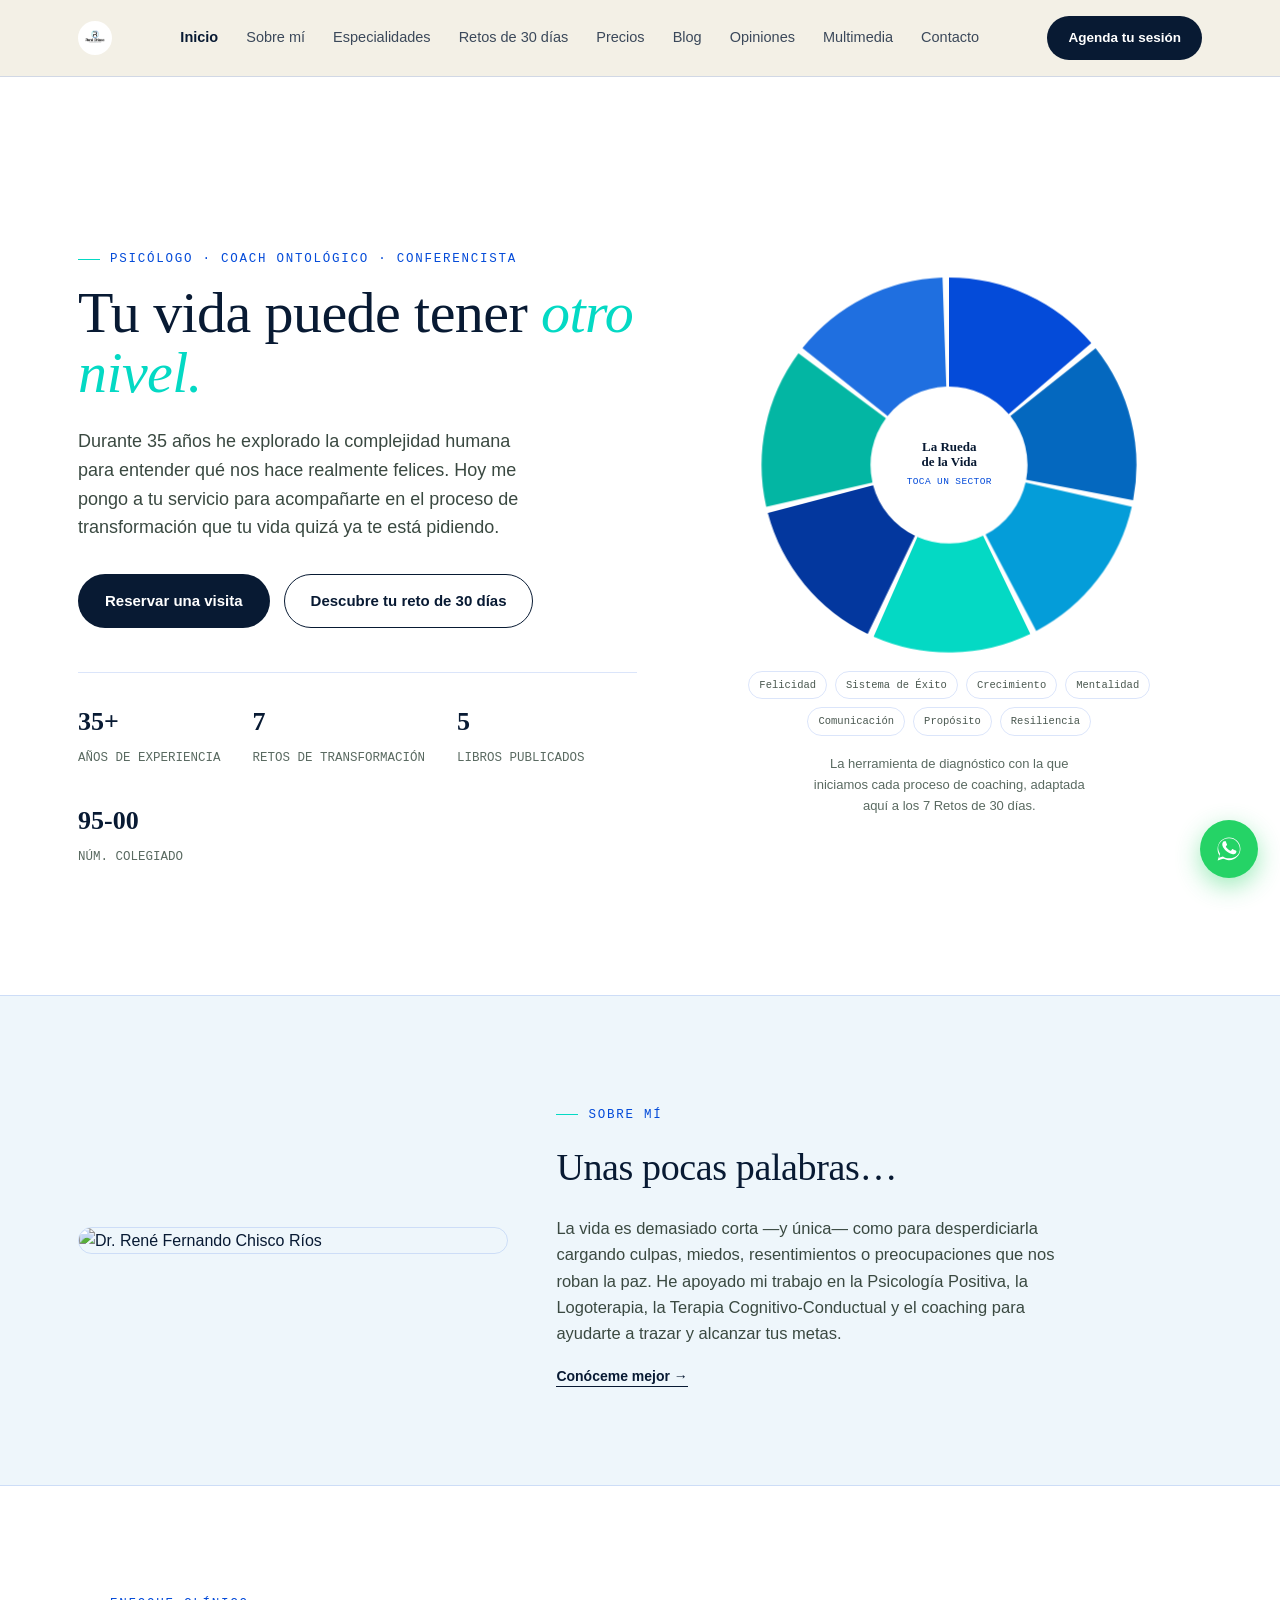
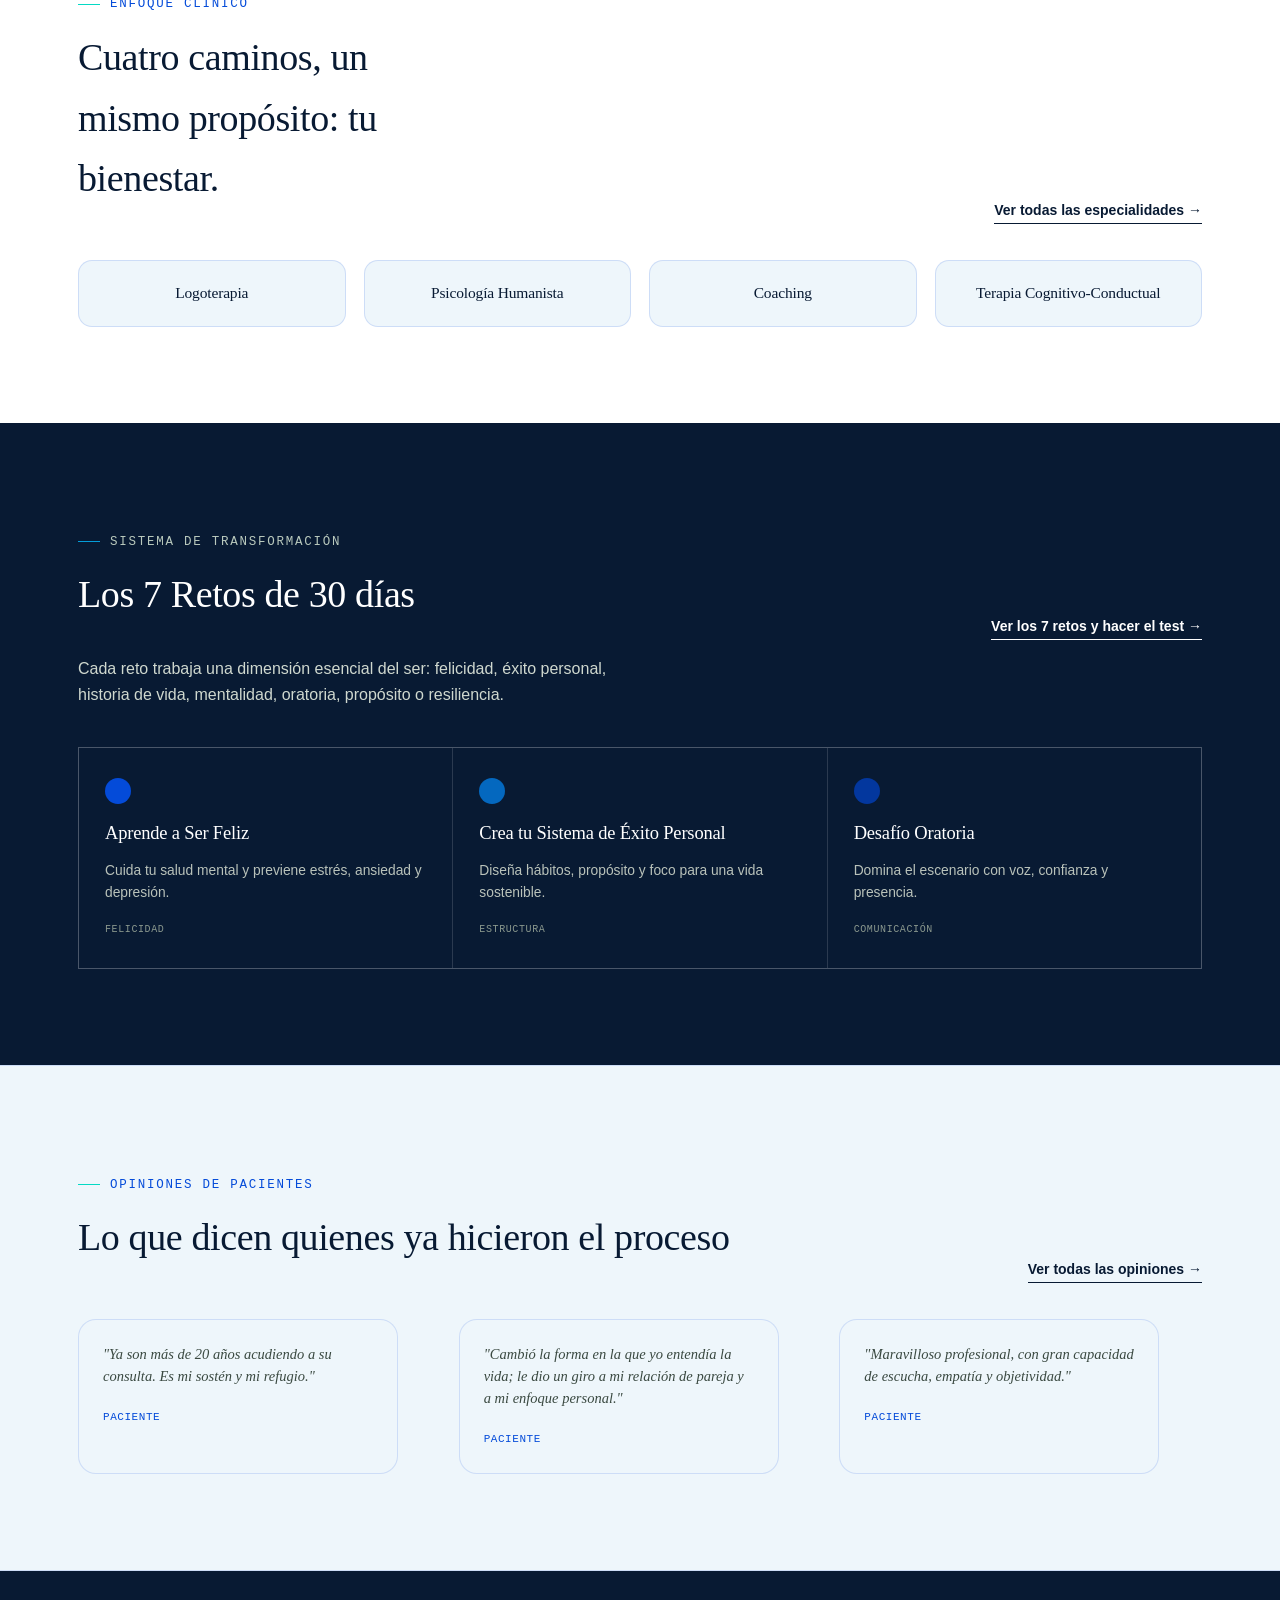
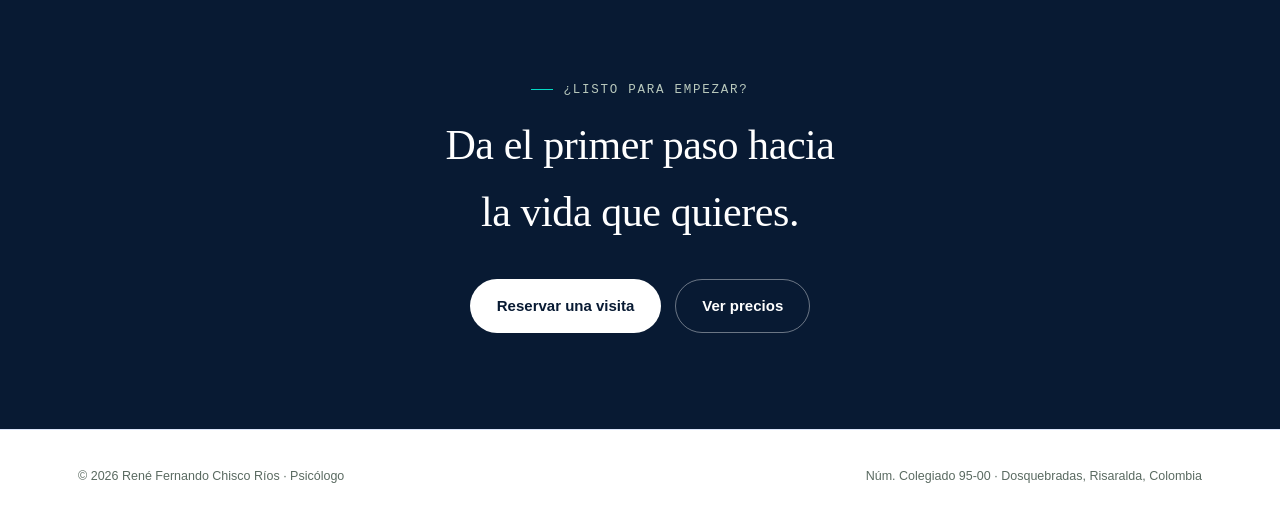
==== commit 390604ba: "Blog1" ====
--- a/index.html
+++ b/index.html
@@ -58,6 +58,7 @@
       <a href="especialidades.html">Especialidades</a>
       <a href="retos.html">Retos de 30 días</a>
       <a href="precios.html">Precios</a>
+      <a href="blog.html">Blog</a>
       <a href="opiniones.html">Opiniones</a>
       <a href="multimedia.html">Multimedia</a>
       <a href="contacto.html">Contacto</a>
--- a/assets/css/style.css
+++ b/assets/css/style.css
@@ -1,22 +1,21 @@
 :root{
-    --ink:#101418;
+    --ink:#081a33;
     --paper:#ffffff;
-    --card:#f3f6fa;
-    --moss:#1d63d6;
-    --moss-deep:#123f99;
-    --ochre:#0ea5c9;
-    --clay:#0284a8;
-    --line: rgba(16,20,24,.12);
-    --wheel-1:#1d63d6;
-    --wheel-2:#0ea5c9;
-    --wheel-3:#123f99;
-    --wheel-4:#38bdf8;
-    --wheel-5:#0369a1;
-    --wheel-6:#2dd4ee;
-    --wheel-7:#1e40af;
+    --card:#eef6fb;
+    --moss:#044BD9;
+    --moss-deep:#03379e;
+    --ochre:#049DD9;
+    --clay:#04D9C4;
+    --line: rgba(4,75,217,.14);
+    --wheel-1:#044BD9;
+    --wheel-2:#0468BF;
+    --wheel-3:#049DD9;
+    --wheel-4:#04D9C4;
+    --wheel-5:#03379e;
+    --wheel-6:#03b6a3;
+    --wheel-7:#1f6fe0;
     --radius: 18px;
   }
-  
   *{box-sizing:border-box;}
   html{scroll-behavior:smooth;}
   body{
@@ -72,7 +71,8 @@
   header .wrap{display:flex;align-items:center;justify-content:space-between;padding-top:16px;padding-bottom:16px;}
   .brand{display:flex;align-items:center;gap:10px;font-family:'Fraunces',serif;font-size:19px;text-decoration:none;color:var(--ink);}
   .brand-mark{
-    height:40px;width:auto;
+    width:34px;height:34px;border-radius:50%;
+    background:conic-gradient(var(--wheel-1) 0 51.4deg,var(--wheel-2) 0 102.8deg,var(--wheel-3) 0 154.2deg,var(--wheel-4) 0 205.6deg,var(--wheel-5) 0 257deg,var(--wheel-6) 0 308.4deg,var(--wheel-7) 0 360deg);
     flex:none;
   }
   nav.mainnav{display:flex;gap:28px;font-size:14.5px;}
@@ -306,8 +306,6 @@
 .breadcrumb{font-family:'IBM Plex Mono',monospace;font-size:11.5px;color:#5a6a61;text-align:center;margin-top:14px;}
 .breadcrumb a{text-decoration:none;border-bottom:1px solid var(--line);}
 
-.breadcrumb a{text-decoration:none;border-bottom:1px solid var(--line);}
-
 /* ===== WHATSAPP FLOTANTE (todas las páginas) ===== */
 .whatsapp-float{
   position:fixed;right:22px;bottom:22px;z-index:999;
@@ -368,3 +366,37 @@
 }
 .reassure-quote span{display:block;font-family:'IBM Plex Mono',monospace;font-style:normal;font-size:11px;
   color:var(--moss);margin-top:14px;letter-spacing:.05em;text-transform:uppercase;}
+
+/* ===== RETOS ACORDEÓN ===== */
+.reto-card{cursor:pointer;}
+.reto-card .reto-head{display:flex;align-items:flex-start;justify-content:space-between;gap:10px;}
+.reto-card .chevron{transition:transform .3s ease;flex:none;color:#8a988e;margin-top:2px;}
+.reto-card.open .chevron{transform:rotate(45deg);}
+.reto-detail{
+  max-height:0;overflow:hidden;transition:max-height .4s ease;
+}
+.reto-card.open .reto-detail{max-height:2400px;}
+.reto-detail-inner{padding-top:18px;margin-top:14px;border-top:1px solid rgba(255,255,255,.14);}
+.reto-detail-inner .rd-quote{
+  font-family:'Fraunces',serif;font-style:italic;color:#fff;font-size:16px;line-height:1.5;
+  border-left:2px solid var(--ochre);padding-left:16px;margin:0 0 16px;
+}
+.reto-detail-inner p{color:#c3cec5;font-size:14px;line-height:1.65;margin:0 0 12px;}
+.reto-detail-inner h4{color:#fff;font-size:13px;font-family:'IBM Plex Mono',monospace;text-transform:uppercase;letter-spacing:.05em;margin:20px 0 10px;}
+.reto-sessions{list-style:none;margin:0;padding:0;display:grid;gap:10px;}
+.reto-sessions li{
+  background:rgba(255,255,255,.05);border:1px solid rgba(255,255,255,.1);border-radius:10px;
+  padding:12px 14px;font-size:13.5px;color:#c3cec5;
+}
+.reto-sessions li b{color:#fff;display:block;font-size:13px;margin-bottom:3px;}
+.reto-price-box{
+  display:flex;gap:20px;flex-wrap:wrap;margin-top:16px;padding:16px;background:rgba(255,255,255,.05);
+  border-radius:12px;
+}
+.reto-price-box div b{display:block;font-family:'Fraunces',serif;font-size:19px;color:#fff;}
+.reto-price-box div span{font-family:'IBM Plex Mono',monospace;font-size:10px;color:#8a988e;text-transform:uppercase;}
+.reto-cta{
+  display:inline-flex;align-items:center;gap:8px;margin-top:18px;background:var(--ochre);color:#1c2b24;
+  font-weight:700;padding:12px 22px;border-radius:100px;text-decoration:none;font-size:13.5px;
+}
+.reto-pending{font-size:13px;color:#8a988e;font-style:italic;}
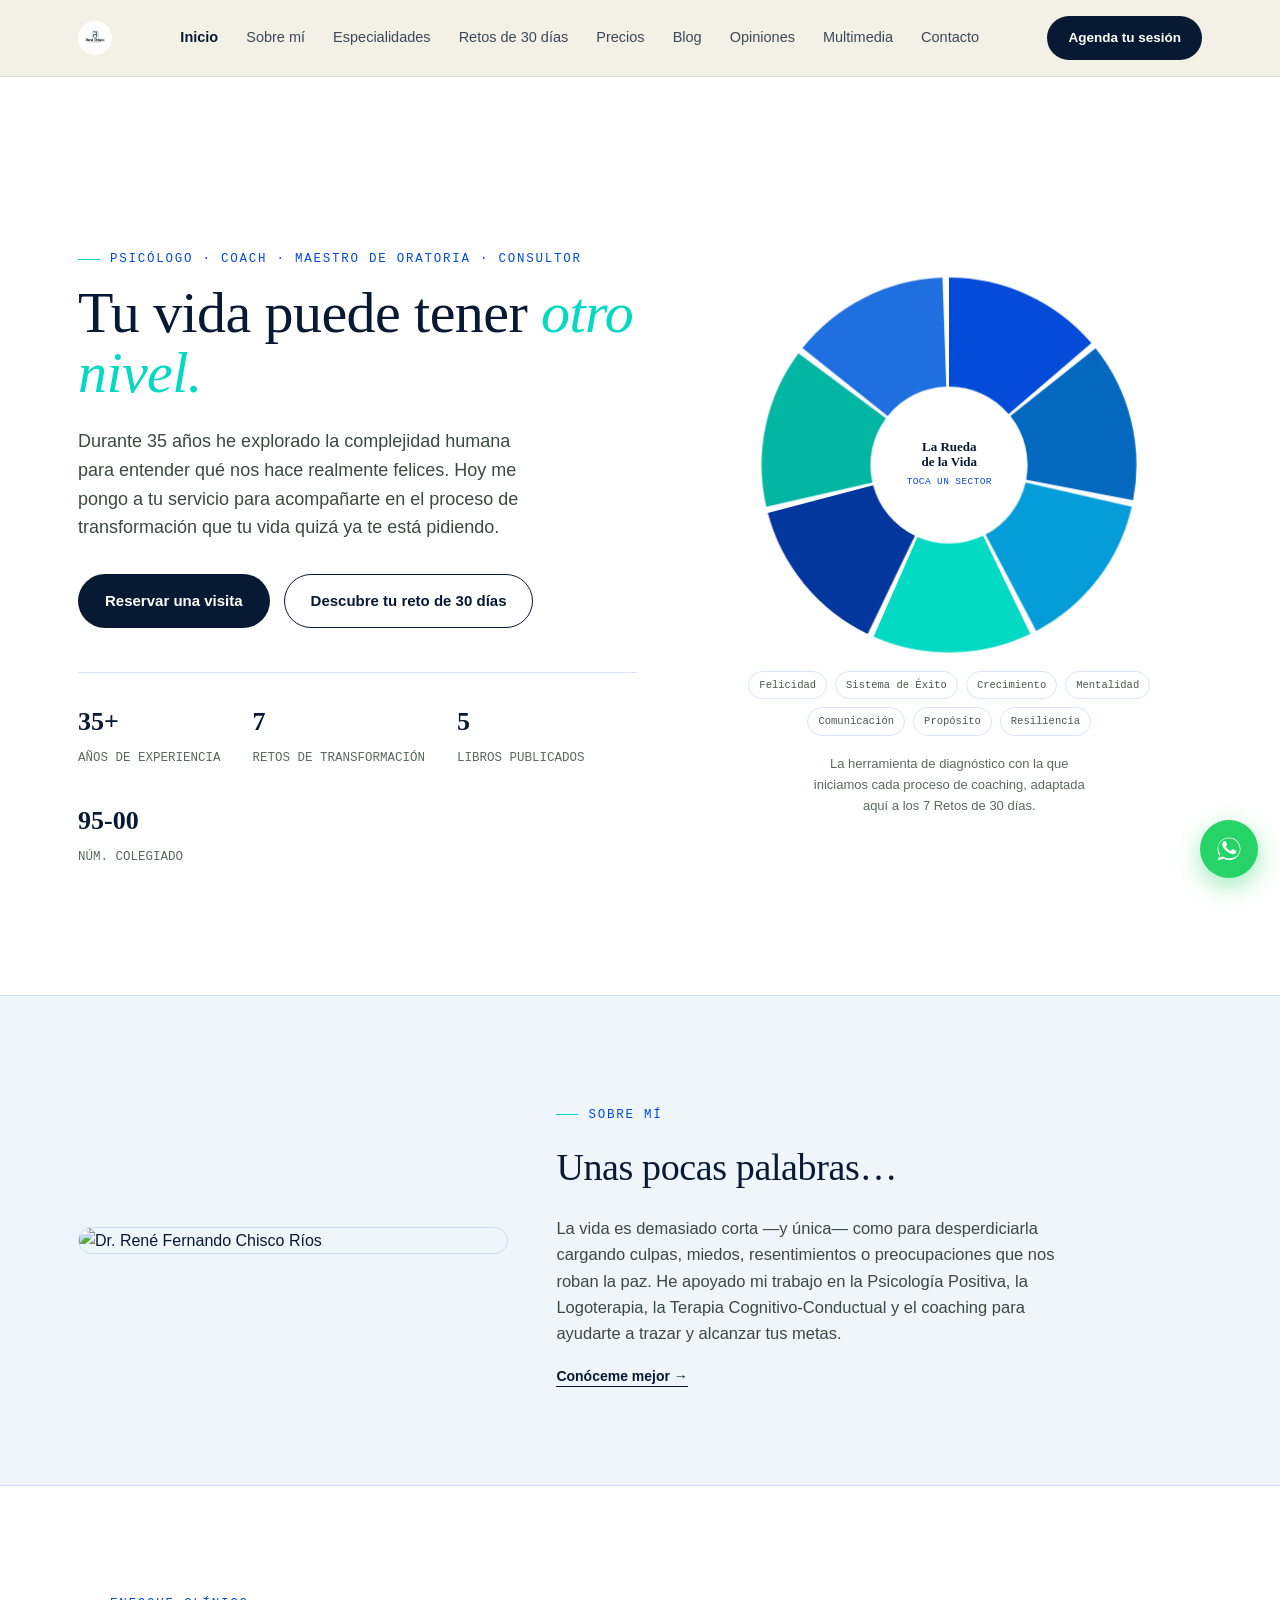
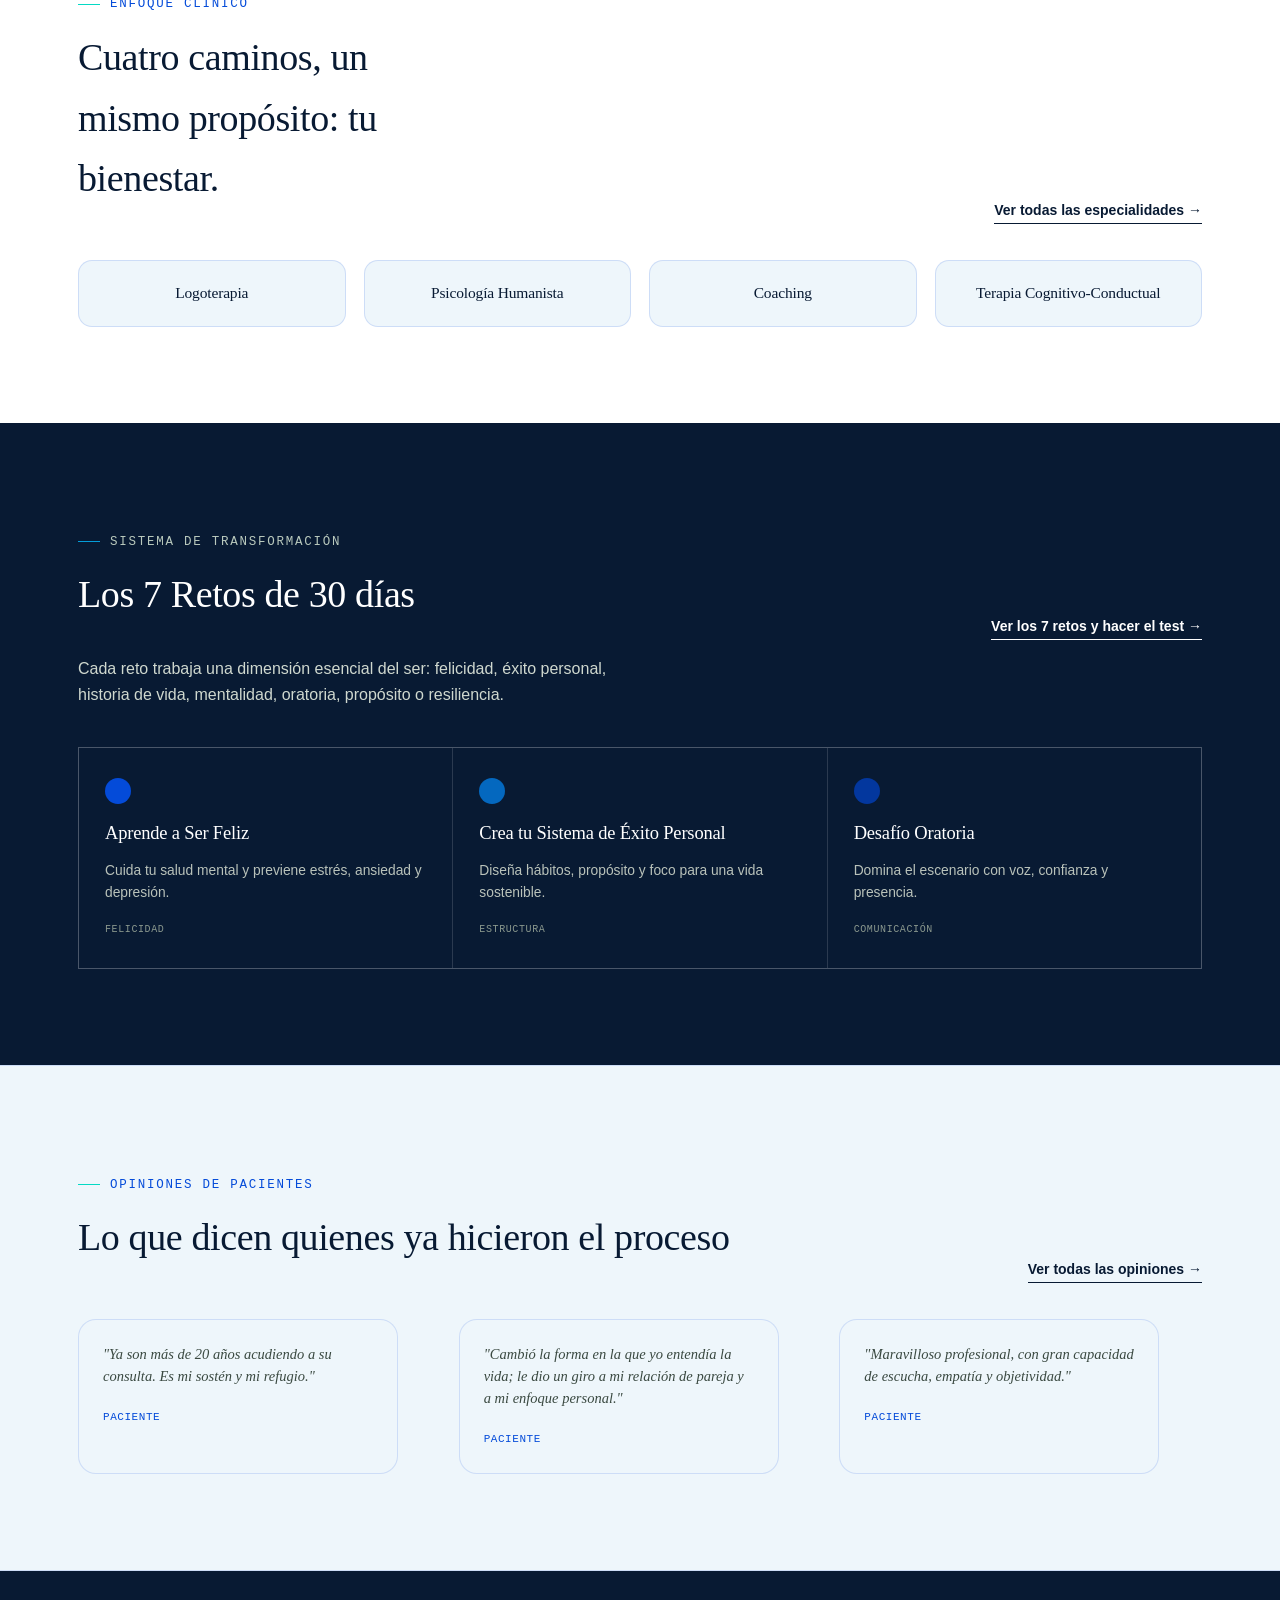
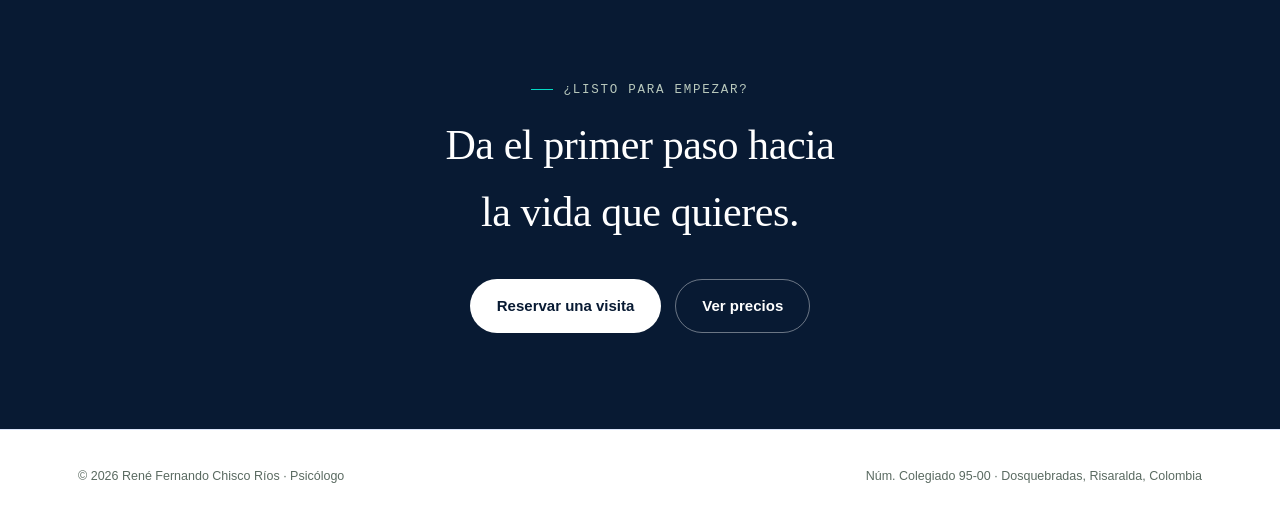
==== commit 31f45410: "Resolver conflicto en data/home.jso2n" ====
--- a/index.html
+++ b/index.html
@@ -73,7 +73,7 @@
   <section class="hero">
     <div class="wrap">
       <div>
-        <p class="eyebrow">Psicólogo · Coach Ontológico · Conferencista</p>
+        <p class="eyebrow">Psicólogo · Coach · Maestro de oratoria · Consultor</p>
         <h1>Tu vida puede tener <em>otro nivel.</em></h1>
         <p class="lead">Durante 35 años he explorado la complejidad humana para entender qué nos hace realmente felices. Hoy me pongo a tu servicio para acompañarte en el proceso de transformación que tu vida quizá ya te está pidiendo.</p>
         <div class="hero-ctas">
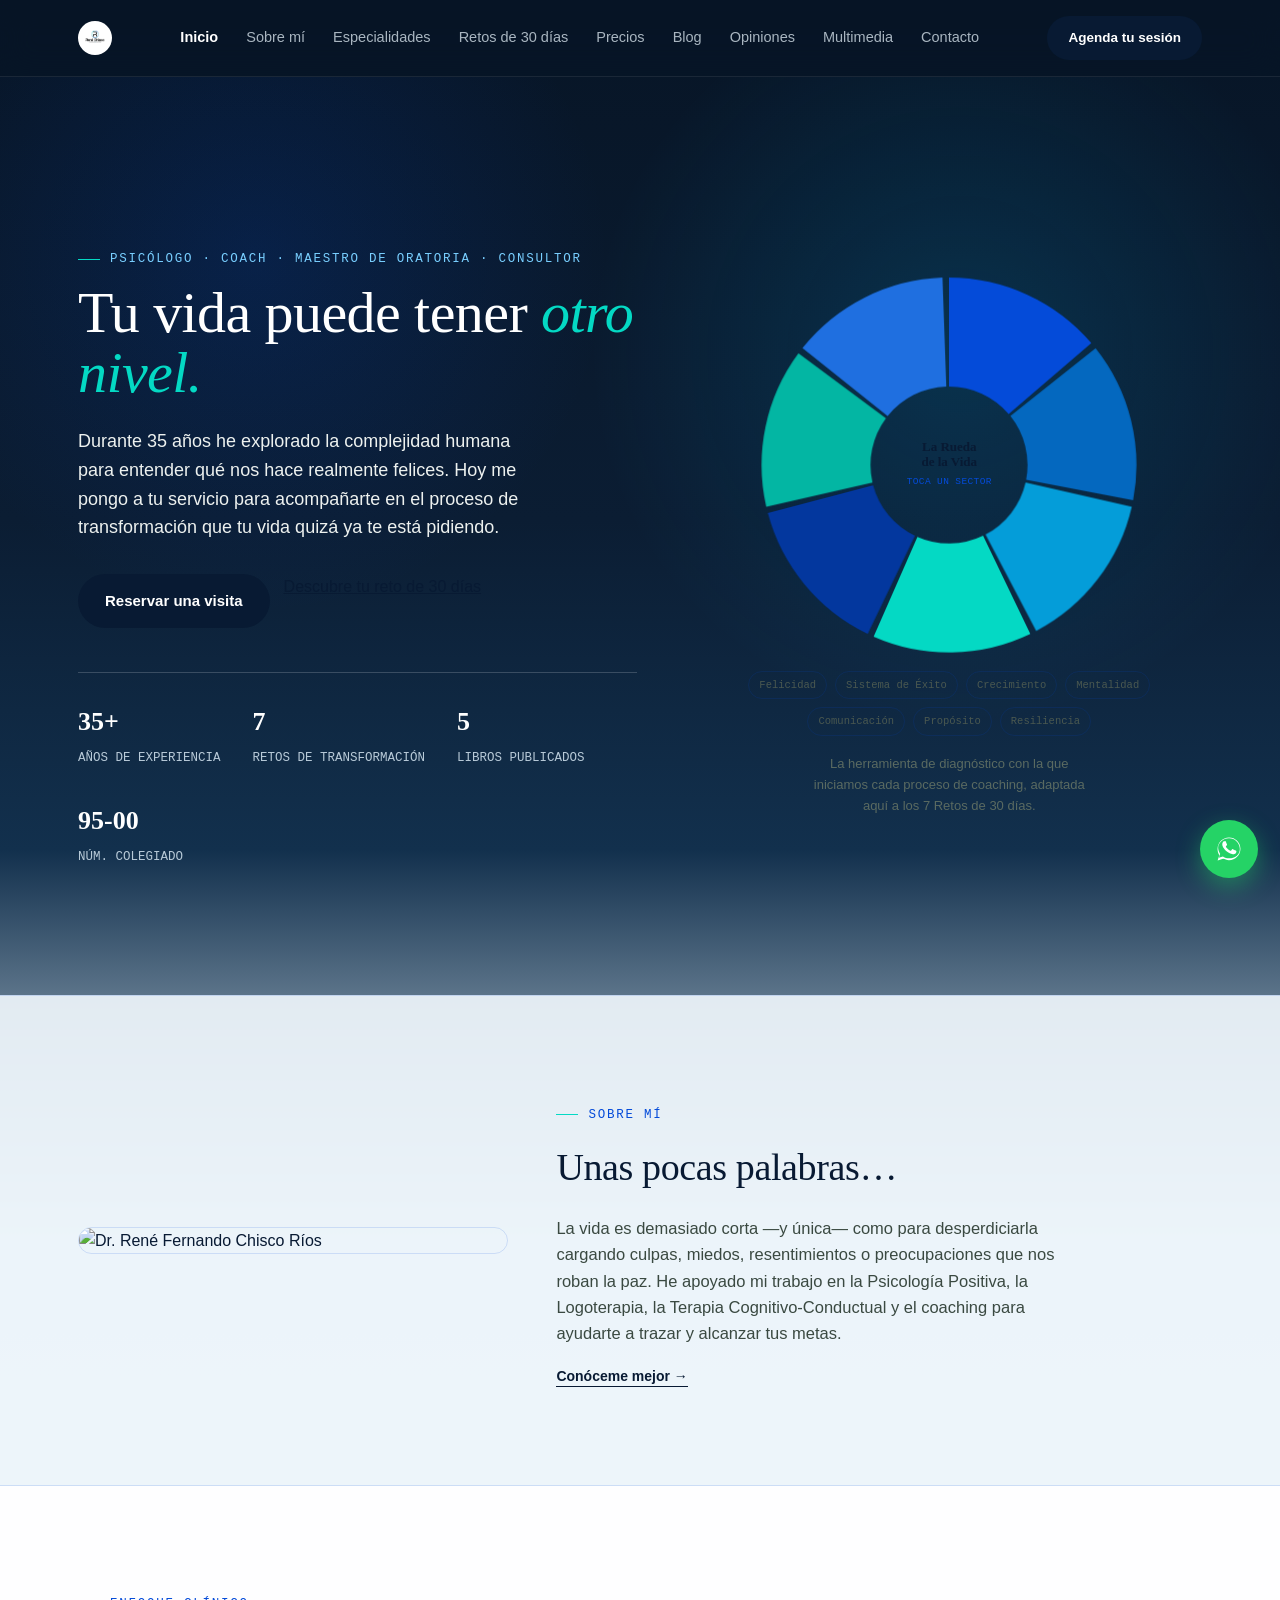
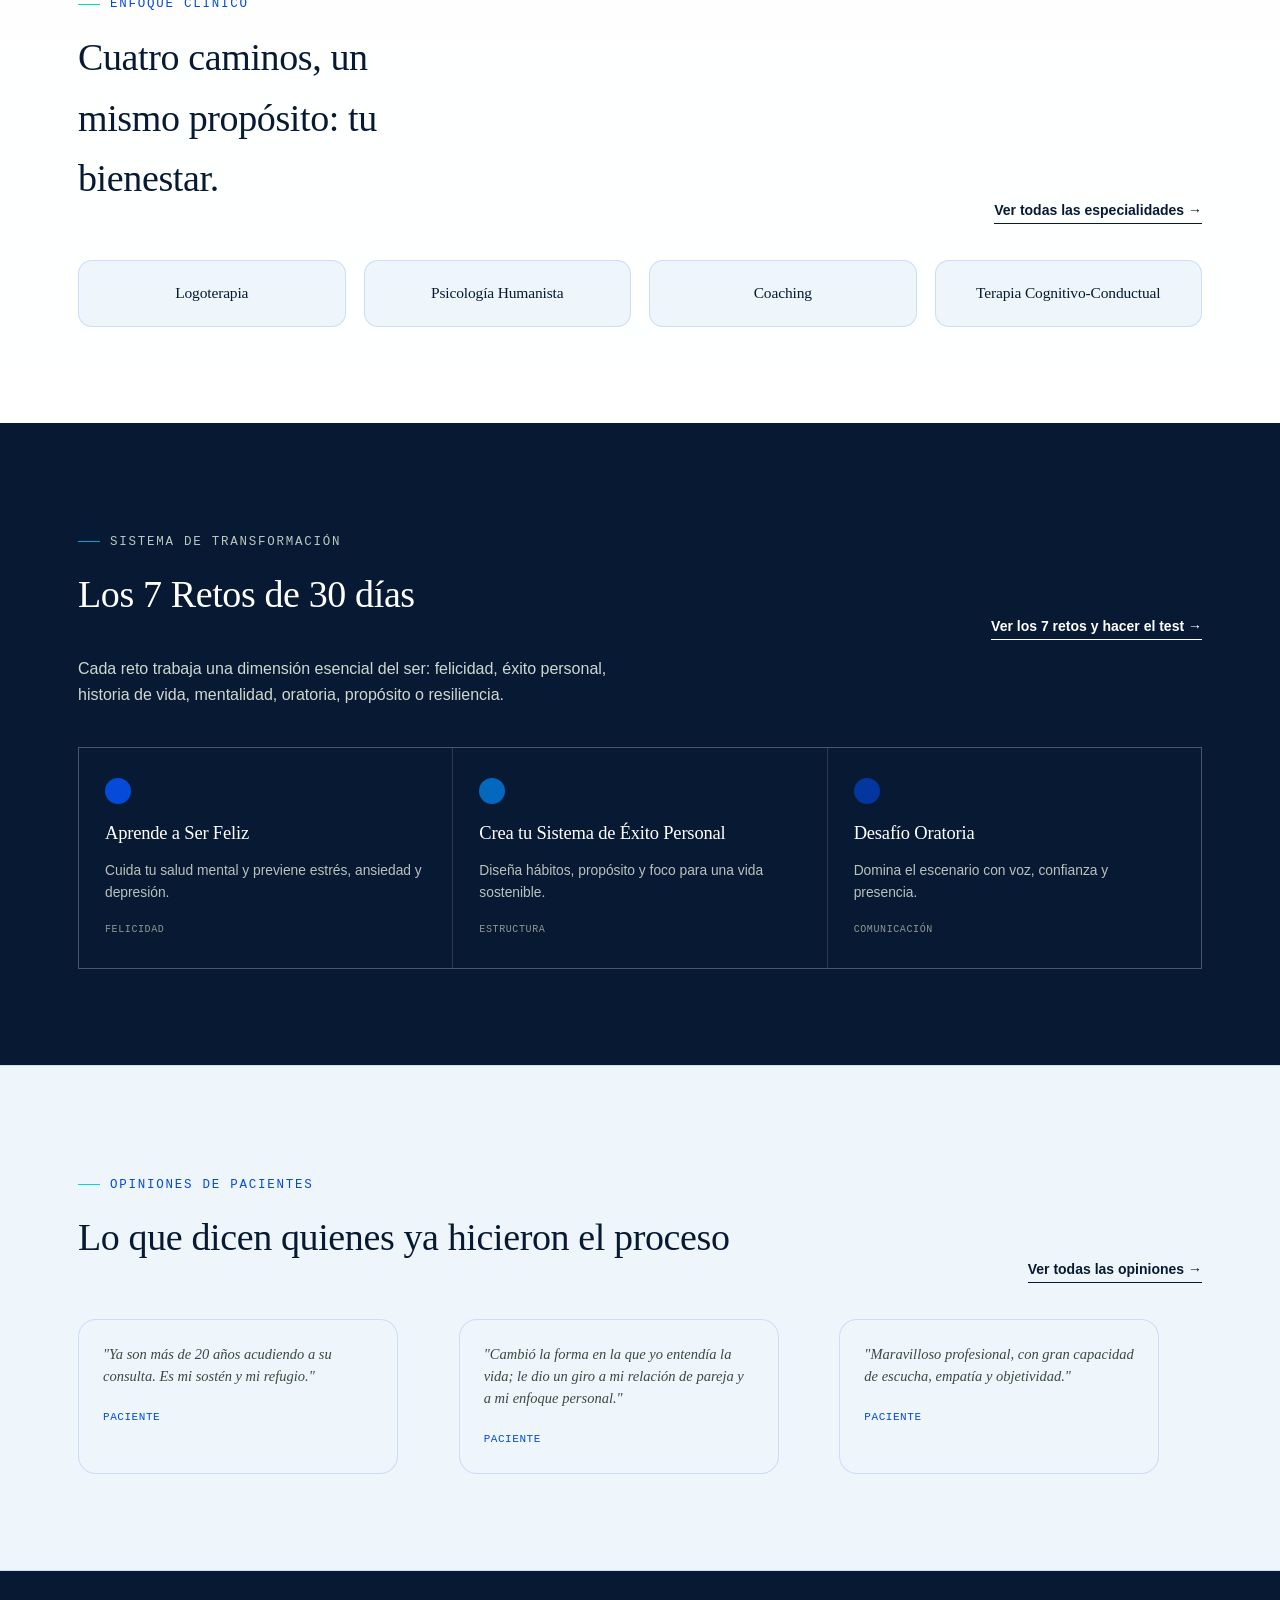
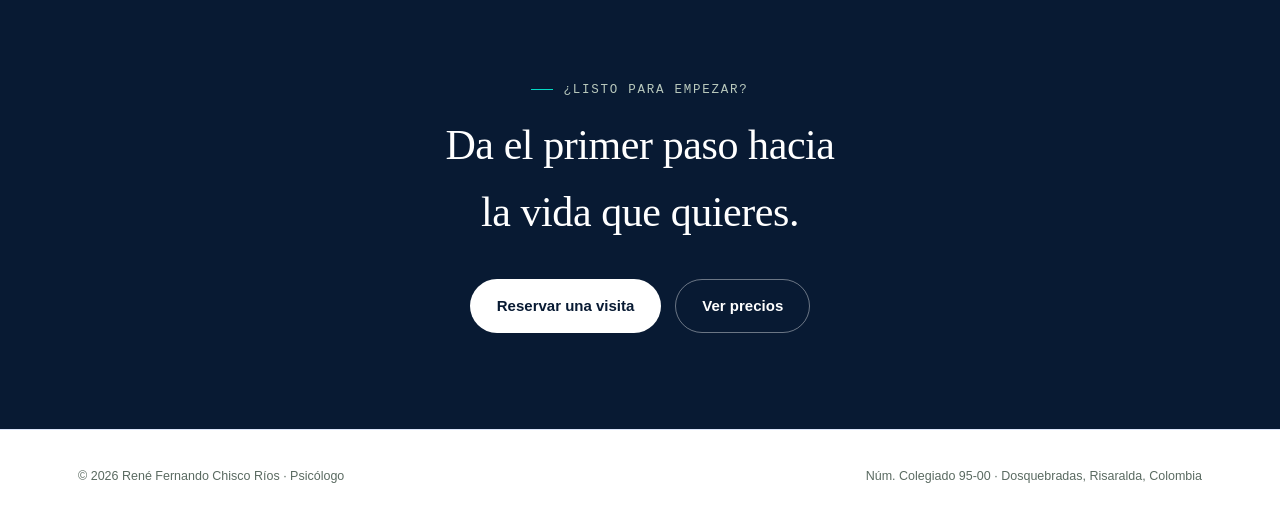
==== commit 65a72808: "Cambiando letras2" ====
--- a/index.html
+++ b/index.html
@@ -78,7 +78,7 @@
         <p class="lead">Durante 35 años he explorado la complejidad humana para entender qué nos hace realmente felices. Hoy me pongo a tu servicio para acompañarte en el proceso de transformación que tu vida quizá ya te está pidiendo.</p>
         <div class="hero-ctas">
           <a class="btn btn-solid" href="contacto.html">Reservar una visita</a>
-          <a class="btn btn-line" href="retos.html">Descubre tu reto de 30 días</a>
+          <a class="btn-line" href="retos.html">Descubre tu reto de 30 días</a>
         </div>
         <div class="hero-stats">
           <div><b>35+</b><span>AÑOS DE EXPERIENCIA</span></div>
--- a/assets/css/style.css
+++ b/assets/css/style.css
@@ -19,14 +19,86 @@
   *{box-sizing:border-box;}
   html{scroll-behavior:smooth;}
   body{
-    margin:0;
-    background:var(--paper);
-    color:var(--ink);
-    font-family:'Karla',sans-serif;
-    font-size:16px;
-    line-height:1.6;
-    -webkit-font-smoothing:antialiased;
-  }
+  margin:0;
+  color:var(--ink);
+  font-family:'Karla',sans-serif;
+  font-size:16px;
+  line-height:1.6;
+  -webkit-font-smoothing:antialiased;
+
+  /* Fondo que comienza oscuro y se vuelve claro al bajar */
+  background:
+    linear-gradient(
+      180deg,
+      #071526 0px,
+      #0b1d33 520px,
+      #12304d 850px,
+      #dceaf3 1250px,
+      #eef6fb 1750px,
+      #ffffff 2400px
+    );
+
+  background-attachment:scroll;
+}
+/* =========================================
+   FONDO OSCURO MODERNO EN LA PARTE SUPERIOR
+   ========================================= */
+
+.hero{
+  position:relative;
+  color:#ffffff;
+}
+
+.hero::before{
+  content:"";
+  position:absolute;
+  inset:0;
+  background:
+    radial-gradient(
+      circle at 75% 30%,
+      rgba(4,157,217,.18),
+      transparent 32%
+    ),
+    radial-gradient(
+      circle at 20% 20%,
+      rgba(4,75,217,.16),
+      transparent 28%
+    );
+  pointer-events:none;
+}
+
+.hero .wrap{
+  position:relative;
+  z-index:1;
+}
+
+.hero .eyebrow{
+  color:#79cfff;
+}
+
+.hero .hero-stats{
+  border-top-color:rgba(255,255,255,.18);
+}
+
+.hero .hero-stats div b{
+  color:#ffffff;
+}
+
+.hero .hero-stats div span{
+  color:#b8cad8;
+}
+
+.hero p.lead{
+  color:#d6e2eb;
+}
+
+.hero h1{
+  color:#ffffff;
+}
+
+.hero h1 em{
+  color:#04D9C4;
+}
   h1,h2,h3,h4{
     font-family:'Fraunces',serif;
     font-weight:450;
@@ -63,11 +135,60 @@
 
   /* HEADER */
   header{
-    position:sticky;top:0;z-index:50;
-    background:rgba(242,238,226,.86);
-    backdrop-filter:blur(10px);
-    border-bottom:1px solid var(--line);
-  }
+  position:sticky;
+  top:0;
+  z-index:50;
+
+  background:rgba(7,21,38,.82);
+  backdrop-filter:blur(16px);
+
+  border-bottom:1px solid rgba(255,255,255,.08);
+}
+
+.brand{
+  color:#ffffff;
+}
+
+nav.mainnav a{
+  color:#d7e3ec;
+  opacity:.8;
+}
+
+nav.mainnav a:hover,
+nav.mainnav a.active{
+  color:#ffffff;
+  opacity:1;
+}
+
+.navtoggle{
+  color:#ffffff;
+}
+@media(max-width:880px){
+
+  nav.mainnav{
+    background:#0b1d33;
+    border-bottom:1px solid rgba(255,255,255,.08);
+  }
+
+  nav.mainnav a{
+    color:#d7e3ec;
+    border-top:1px solid rgba(255,255,255,.08);
+  }
+
+}
+/* Secciones claras después de la portada */
+
+#sobre-mi{
+  background:rgba(238,246,251,.92) !important;
+}
+
+#especialidades{
+  background:rgba(255,255,255,.96);
+}
+
+#opiniones{
+  background:rgba(238,246,251,.94) !important;
+}
   header .wrap{display:flex;align-items:center;justify-content:space-between;padding-top:16px;padding-bottom:16px;}
   .brand{display:flex;align-items:center;gap:10px;font-family:'Fraunces',serif;font-size:19px;text-decoration:none;color:var(--ink);}
   .brand-mark{
@@ -93,7 +214,7 @@
   @media(max-width:960px){.hero .wrap{grid-template-columns:1fr;}}
   .hero h1{font-size:clamp(34px,5vw,58px);line-height:1.04;margin-top:14px;}
   .hero h1 em{font-style:italic;color:var(--clay);}
-  .hero p.lead{font-size:18px;max-width:46ch;color:#3a4941;margin-top:18px;}
+  .hero p.lead{font-size:18px;max-width:46ch;color:#edf1ef;margin-top:18px;}
   .hero-ctas{display:flex;gap:14px;margin-top:32px;flex-wrap:wrap;}
   .hero-stats{display:flex;gap:32px;margin-top:44px;padding-top:28px;border-top:1px solid var(--line);flex-wrap:wrap;}
   .hero-stats div b{display:block;font-family:'Fraunces',serif;font-size:26px;}
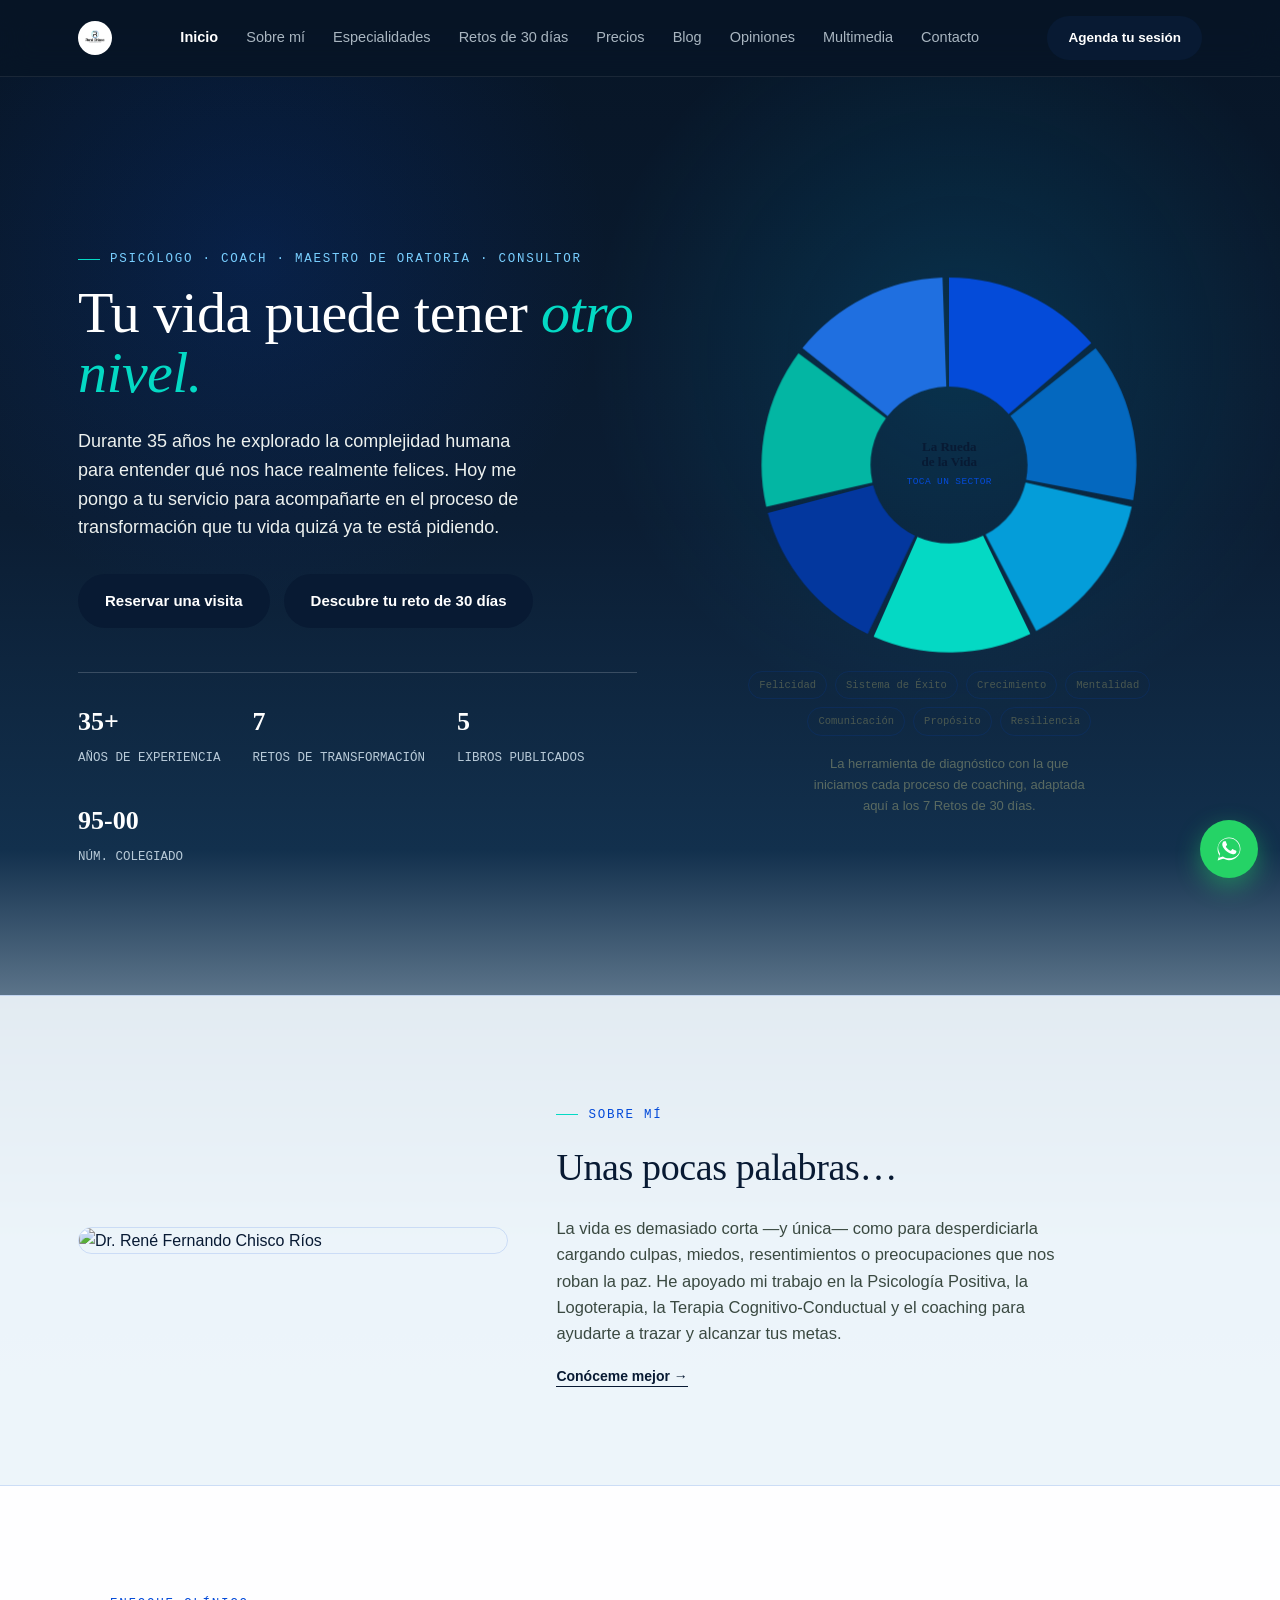
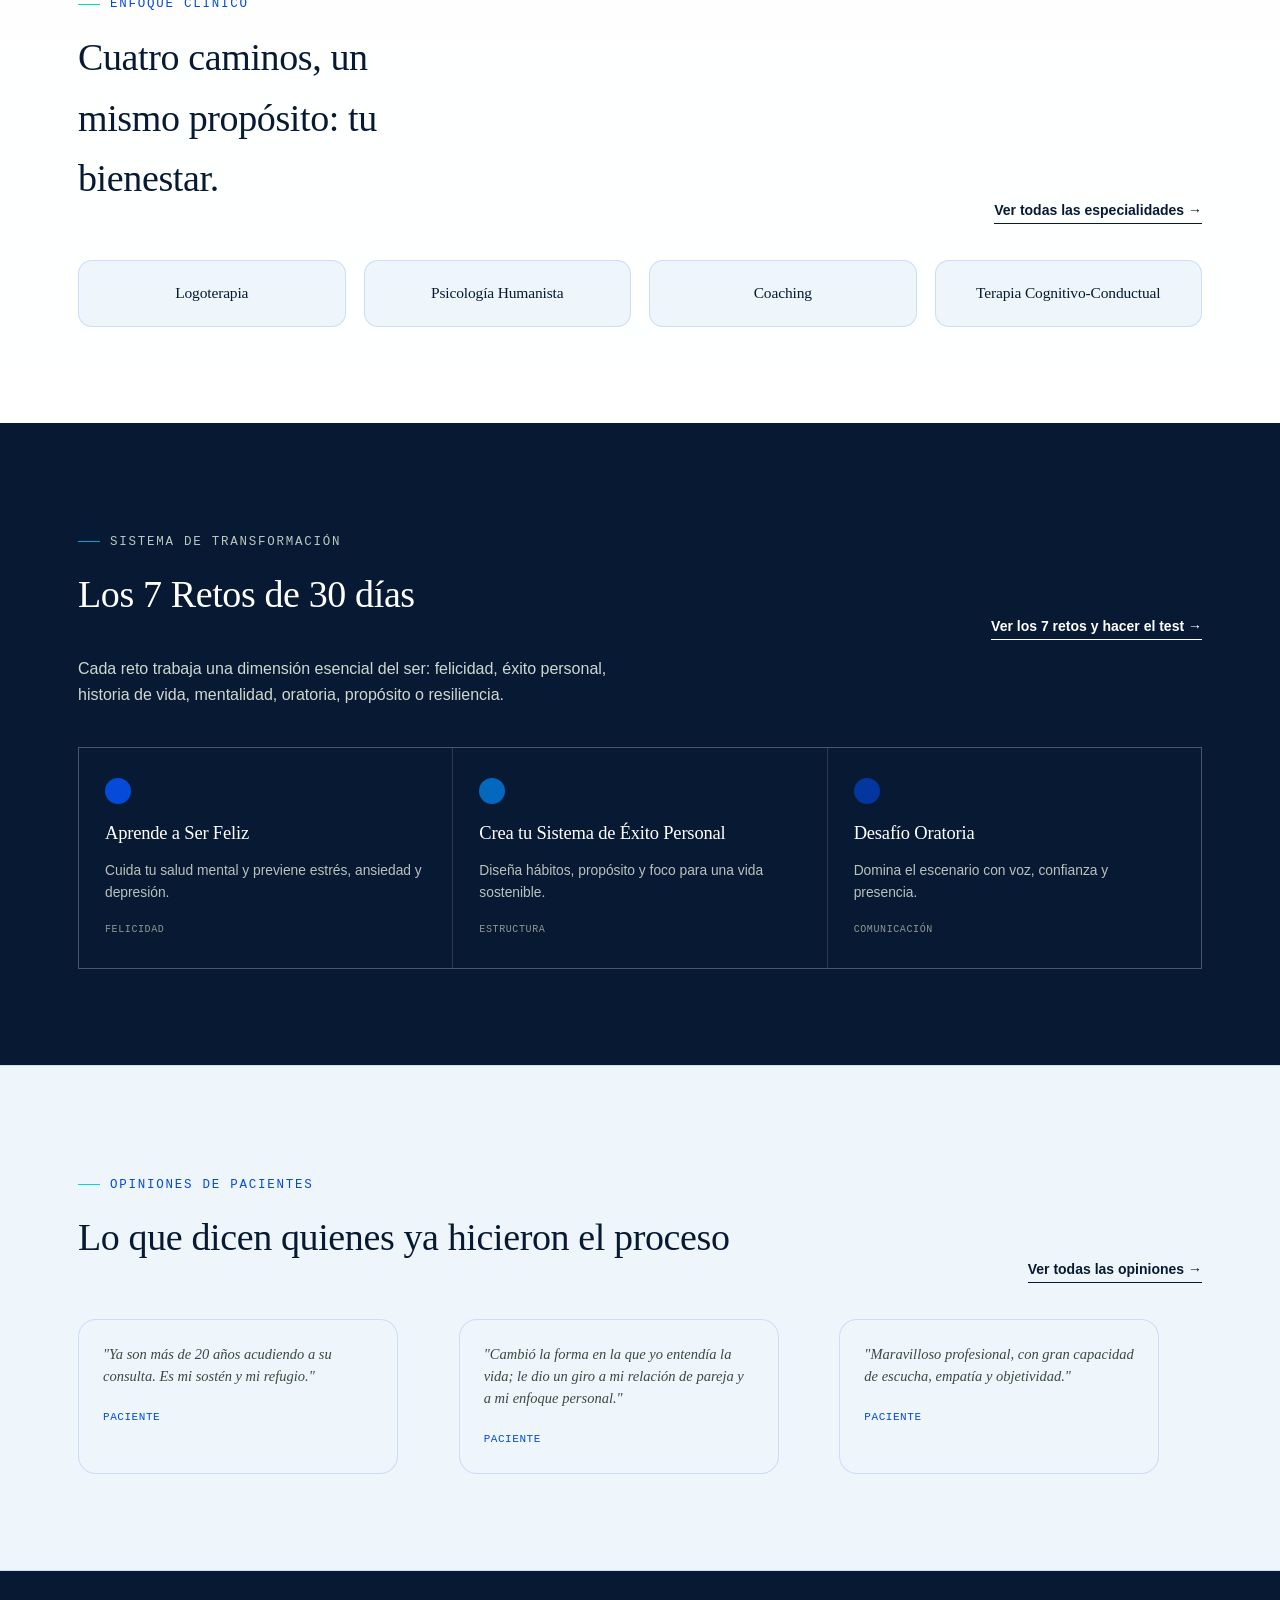
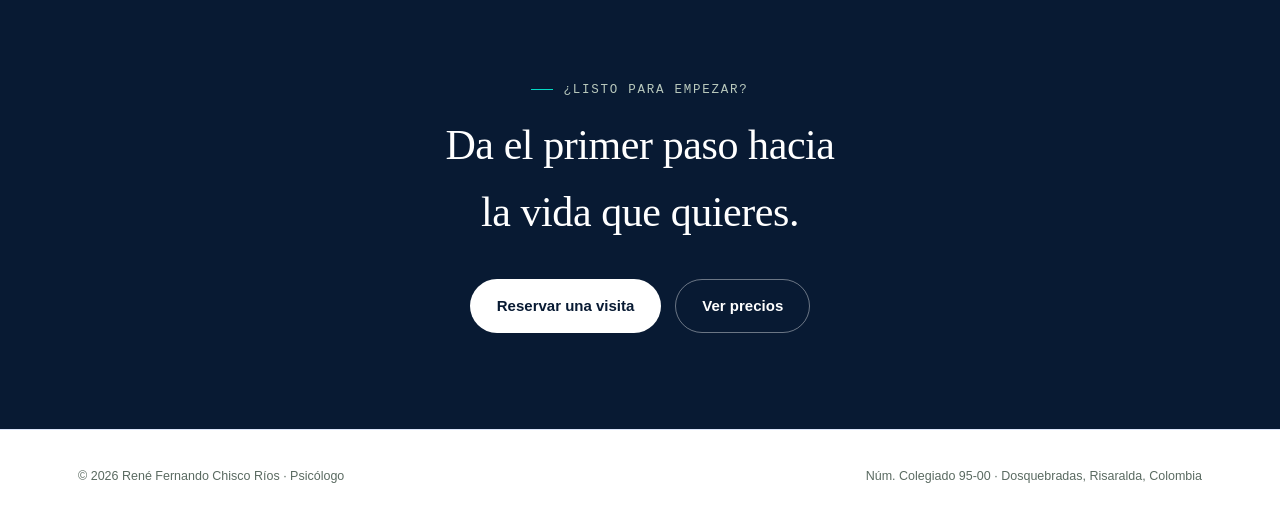
==== commit 6a87667c: "Cambiando letras23" ====
--- a/index.html
+++ b/index.html
@@ -78,7 +78,7 @@
         <p class="lead">Durante 35 años he explorado la complejidad humana para entender qué nos hace realmente felices. Hoy me pongo a tu servicio para acompañarte en el proceso de transformación que tu vida quizá ya te está pidiendo.</p>
         <div class="hero-ctas">
           <a class="btn btn-solid" href="contacto.html">Reservar una visita</a>
-          <a class="btn-line" href="retos.html">Descubre tu reto de 30 días</a>
+          <a class="btn btn-solid" href="retos.html">Descubre tu reto de 30 días</a>
         </div>
         <div class="hero-stats">
           <div><b>35+</b><span>AÑOS DE EXPERIENCIA</span></div>
